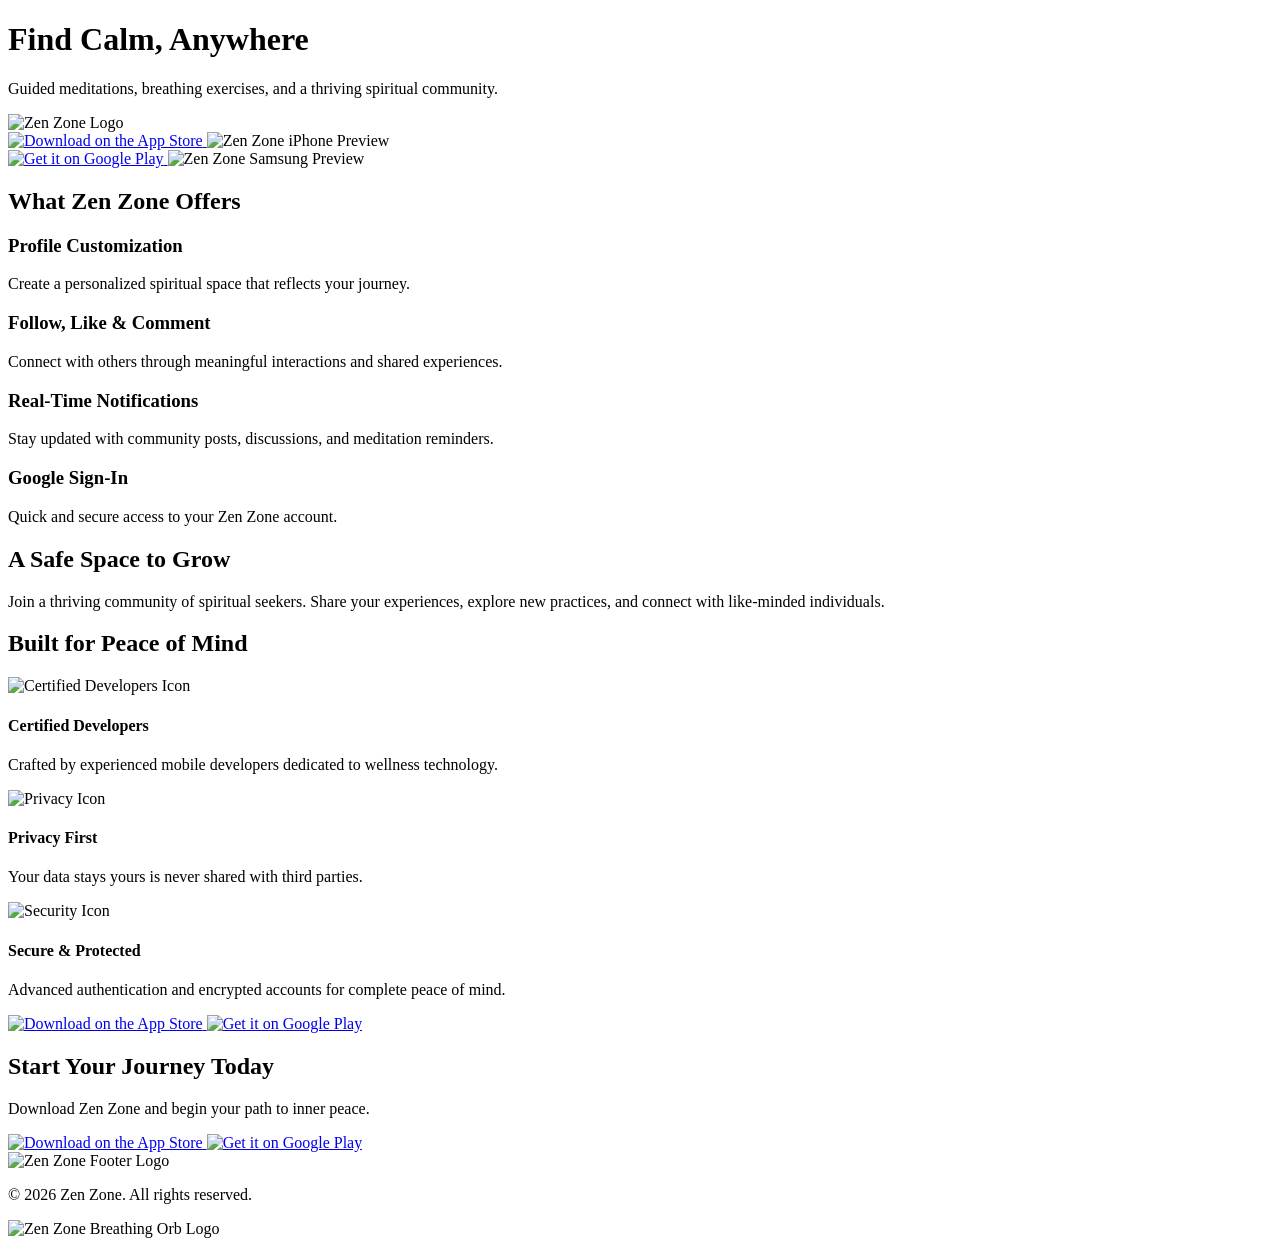
==== index.html @ e9e17275 "Add files via upload" ====
<!DOCTYPE html>
<html lang="en">
<head>
    <meta charset="UTF-8">
    <meta name="viewport" content="width=device-width, initial-scale=1.0">
    <title>Zen Zone – Find Calm, Anywhere</title>
    <link rel="stylesheet" href="css/style.css">
</head>

<body>

    <!-- LOADING ANIMATION -->
    <div id="loader">
        <img src="css/images/Zen Zone Logo (2).png" alt="Zen Zone Loading Logo">
    </div>

    <!-- NEBULA PARTICLES -->
    <div class="nebula-particles"></div>

    <!-- HERO SECTION -->
    <header class="hero">
        <div class="hero-content">
            <h1>Find Calm, Anywhere</h1>
            <p>Guided meditations, breathing exercises, and a thriving spiritual community.</p>

            <!-- Cosmic Gold Lotus Logo -->
            <div class="logo-container">
                <img src="css/images/Zen Zone Reimagined.png" alt="Zen Zone Logo" class="zenzone-logo">
            </div>

            <!-- App Store & Play Store Buttons with Previews -->
            <div class="store-buttons">
                <div class="store-item">
                    <a href="https://apps.apple.com/us/app/zen-zone-meditation-asmr/id1637634893" target="_blank" rel="noopener noreferrer">
                        <img src="css/images/download on app store 1.png" alt="Download on the App Store">
                    </a>
                    <img src="css/images/iphone.png" alt="Zen Zone iPhone Preview" class="device-preview">
                </div>

                <div class="store-item">
                    <a href="https://play.google.com/store/apps/details?id=com.atlas.meditation&hl=en-US" target="_blank" rel="noopener noreferrer">
                        <img src="css/images/get it on play store 1.png" alt="Get it on Google Play">
                    </a>
                    <img src="css/images/Samsung.png" alt="Zen Zone Samsung Preview" class="device-preview">
                </div>
            </div>
        </div>
    </header>

    <!-- FEATURES SECTION -->
    <section class="features">
        <h2>What Zen Zone Offers</h2>

        <div class="feature-list">
            <div class="feature">
                <h3>Profile Customization</h3>
                <p>Create a personalized spiritual space that reflects your journey.</p>
            </div>

            <div class="feature">
                <h3>Follow, Like & Comment</h3>
                <p>Connect with others through meaningful interactions and shared experiences.</p>
            </div>

            <div class="feature">
                <h3>Real-Time Notifications</h3>
                <p>Stay updated with community posts, discussions, and meditation reminders.</p>
            </div>

            <div class="feature">
                <h3>Google Sign-In</h3>
                <p>Quick and secure access to your Zen Zone account.</p>
            </div>
        </div>
    </section>

    <!-- COMMUNITY SECTION -->
    <section class="community">
        <h2>A Safe Space to Grow</h2>
        <p>Join a thriving community of spiritual seekers. Share your experiences, explore new practices, and connect with like‑minded individuals.</p>
    </section>

    <!-- TRUST SECTION -->
    <section class="trust">
        <h2>Built for Peace of Mind</h2>

        <div class="trust-cards">

            <div class="trust-card">
                <img src="css/images/security.png" alt="Certified Developers Icon">
                <h4>Certified Developers</h4>
                <p>Crafted by experienced mobile developers dedicated to wellness technology.</p>
            </div>

            <div class="trust-card">
                <img src="css/images/privacy.png" alt="Privacy Icon">
                <h4>Privacy First</h4>
                <p>Your data stays yours is never shared with third parties.</p>
            </div>

            <div class="trust-card">
                <img src="css/images/Secure.png" alt="Security Icon">
                <h4>Secure & Protected</h4>
                <p>Advanced authentication and encrypted accounts for complete peace of mind.</p>
            </div>

            <!-- Linked Store Buttons -->
            <div class="store-buttons">
                <a href="https://apps.apple.com/us/app/zen-zone-meditation-asmr/id1637634893" target="_blank" rel="noopener noreferrer">
                    <img src="css/images/download on app store 1.png" alt="Download on the App Store">
                </a>
                <a href="https://play.google.com/store/apps/details?id=com.atlas.meditation&hl=en-US" target="_blank" rel="noopener noreferrer">
                    <img src="css/images/get it on play store 1.png" alt="Get it on Google Play">
                </a>
            </div>

        </div>
    </section>

    <!-- CTA SECTION -->
    <section class="cta">
        <h2>Start Your Journey Today</h2>
        <p>Download Zen Zone and begin your path to inner peace.</p>

        <div class="store-buttons">
            <a href="https://apps.apple.com/us/app/zen-zone-meditation-asmr/id1637634893" target="_blank" rel="noopener noreferrer">
                <img src="css/images/download on app store 1.png" alt="Download on the App Store">
            </a>
            <a href="https://play.google.com/store/apps/details?id=com.atlas.meditation&hl=en-US" target="_blank" rel="noopener noreferrer">
                <img src="css/images/get it on play store 1.png" alt="Get it on Google Play">
            </a>
        </div>
    </section>

    <!-- FOOTER -->
   <footer>
    <img src="css/images/Zen Zone Reimagined.png" class="footer-logo" alt="Zen Zone Footer Logo">
    <p>© 2026 Zen Zone. All rights reserved.</p>
</footer>

<!-- Breathing orb container (JS will fill this) -->
<div id="breathing-orb-container"></div>


    <!-- LOADER FADE SCRIPT -->
    <script>
        window.addEventListener("load", () => {
            const loader = document.getElementById("loader");
            loader.style.opacity = "0";
            setTimeout(() => loader.style.display = "none", 600);
        });
    </script>
<script>
    window.addEventListener("load", () => {
        const loader = document.getElementById("loader");
        loader.style.opacity = "0";
        setTimeout(() => loader.style.display = "none", 600);

        // Breathing orb
        const orbContainer = document.getElementById("breathing-orb-container");
        const orb = document.createElement("div");
        orb.className = "breathing-orb";

        const logo = document.createElement("img");
        logo.src = "css/images/Zen Zone Reimagined.png";
        logo.alt = "Zen Zone Breathing Orb Logo";

        orb.appendChild(logo);
        orbContainer.appendChild(orb);
    });
</script>


</body>
</html>
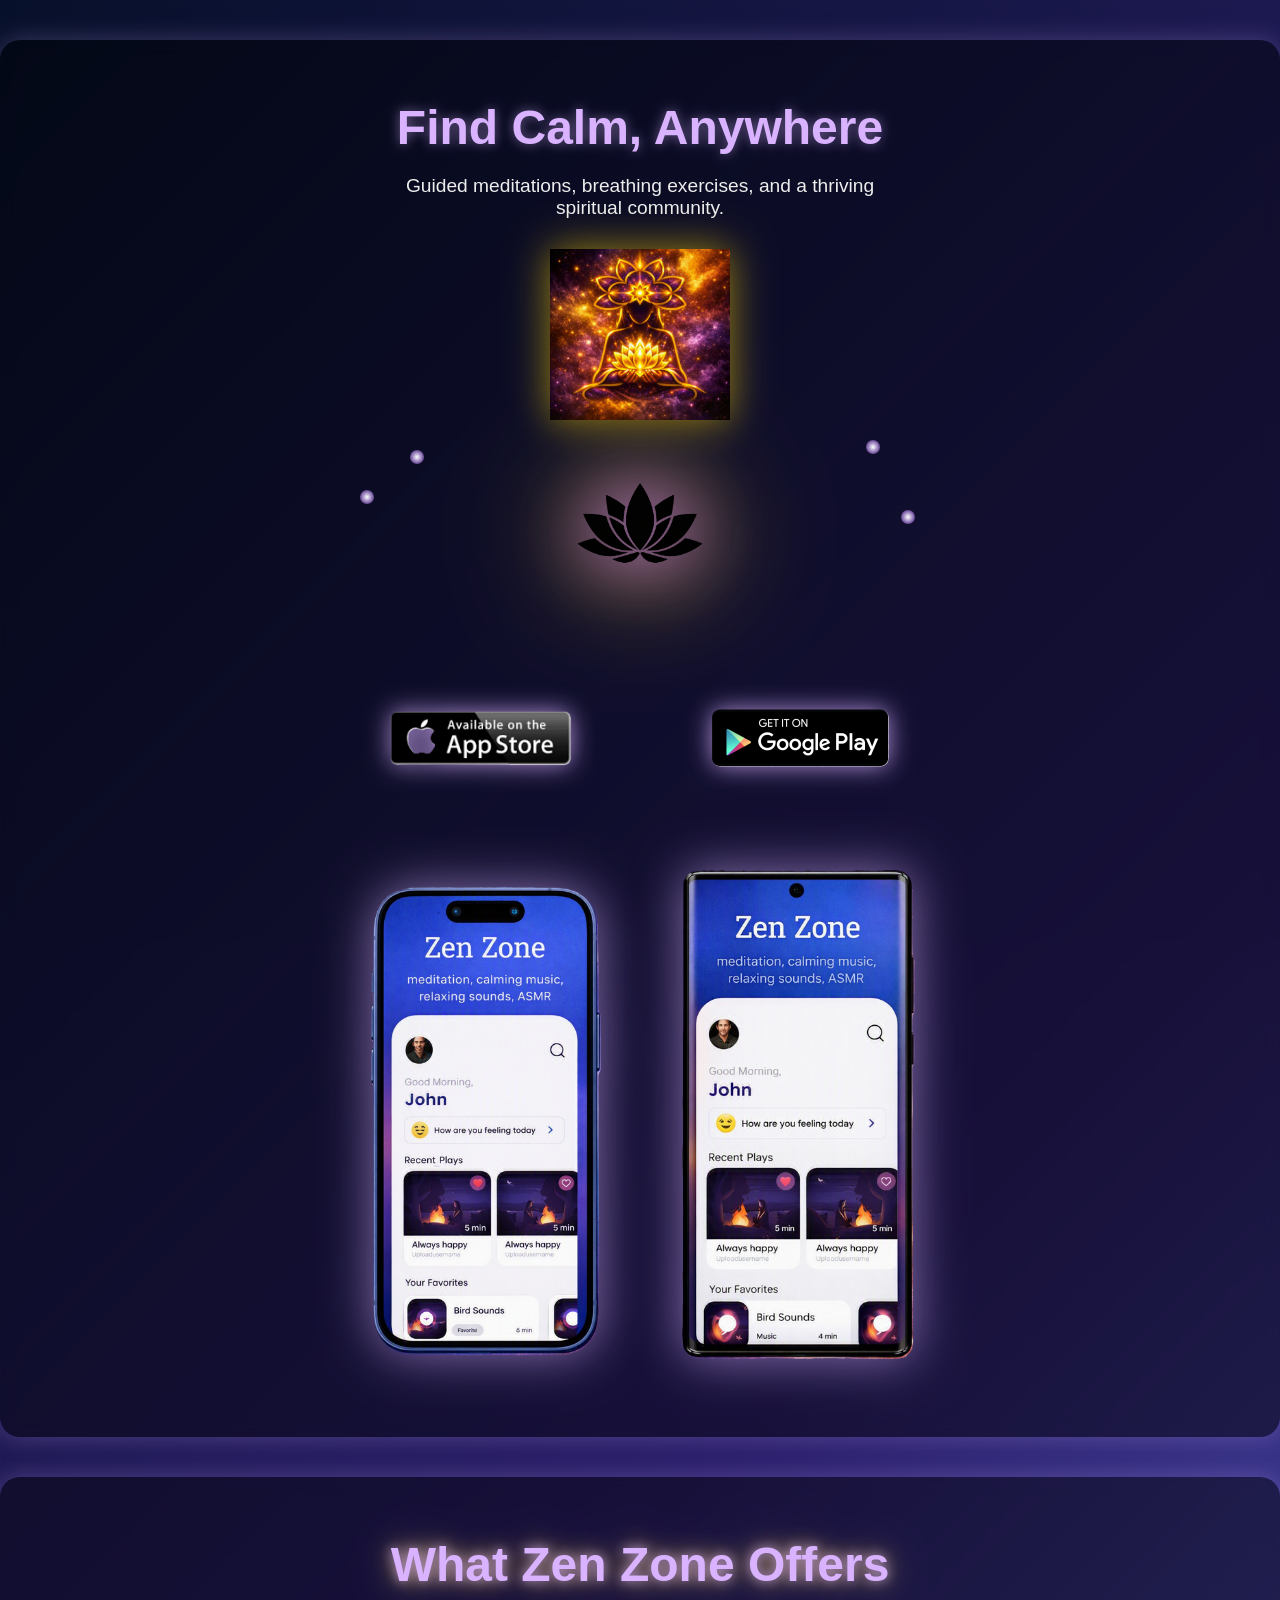
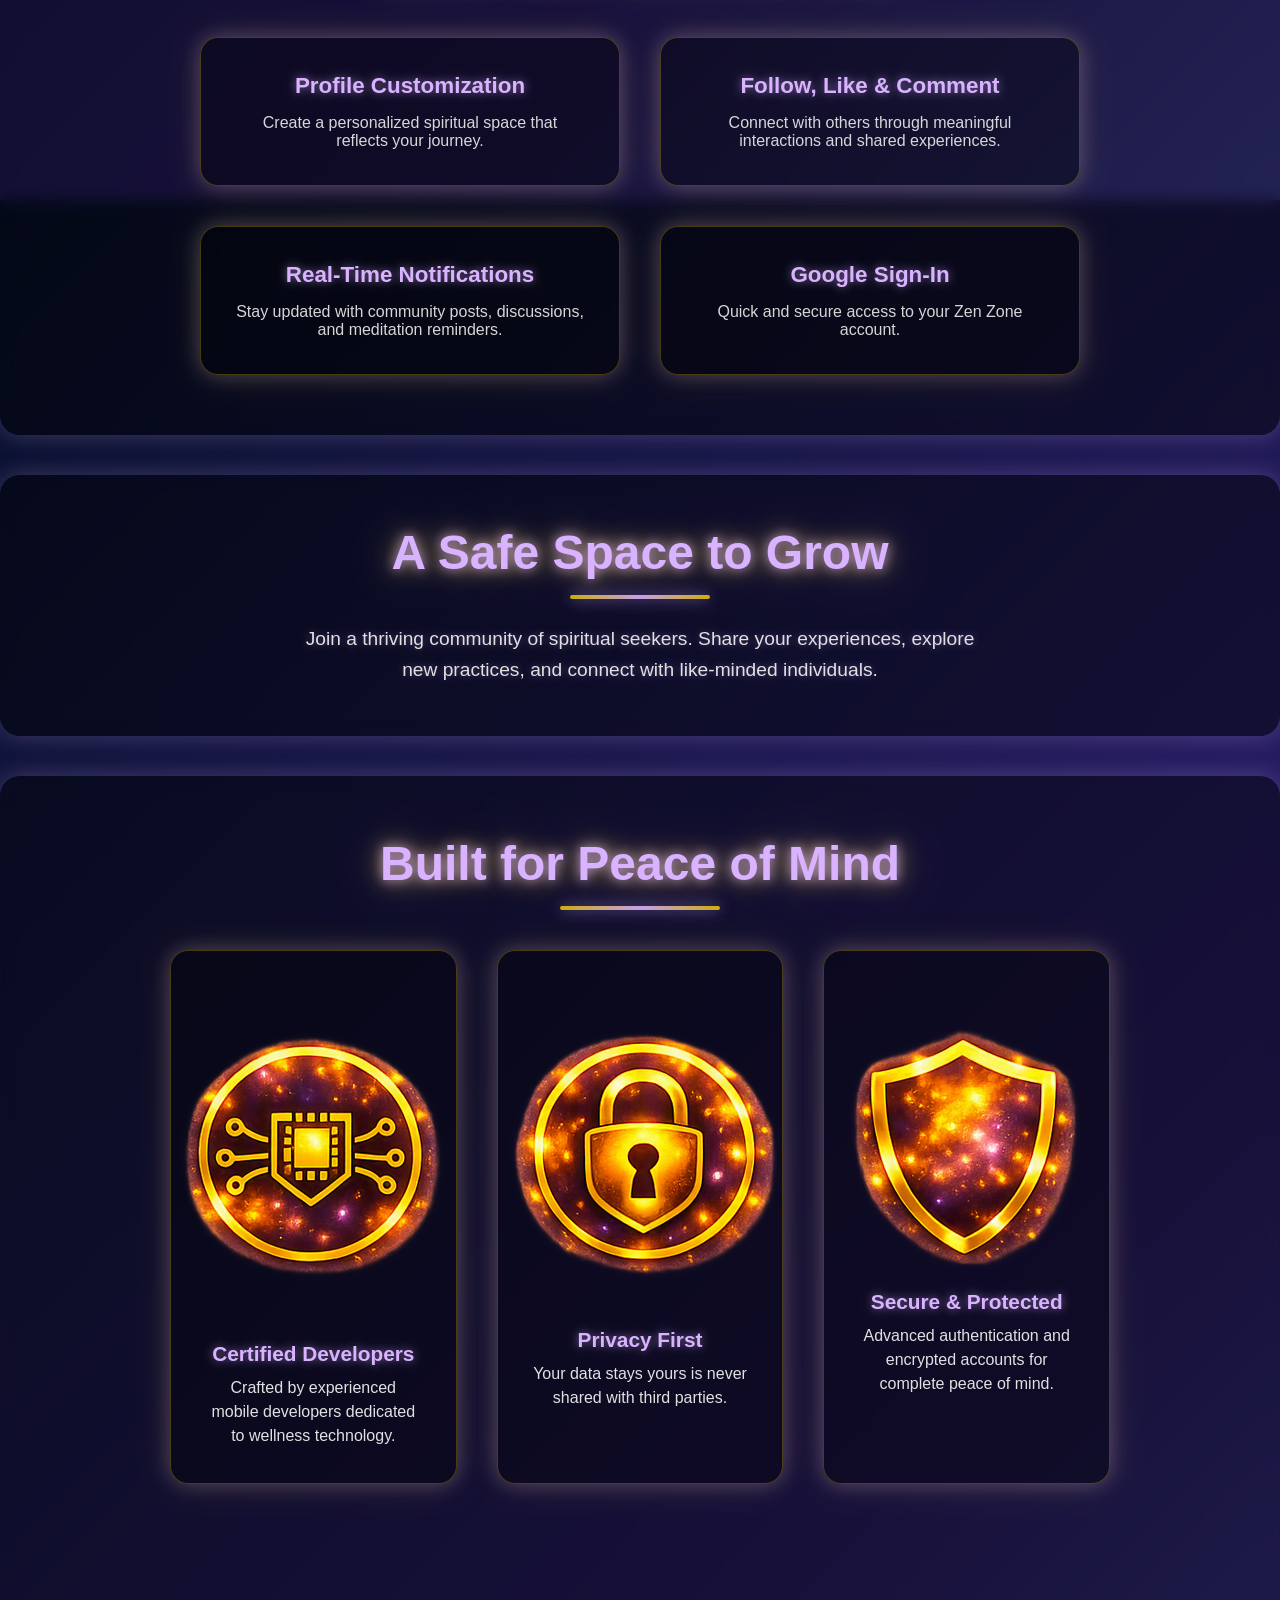
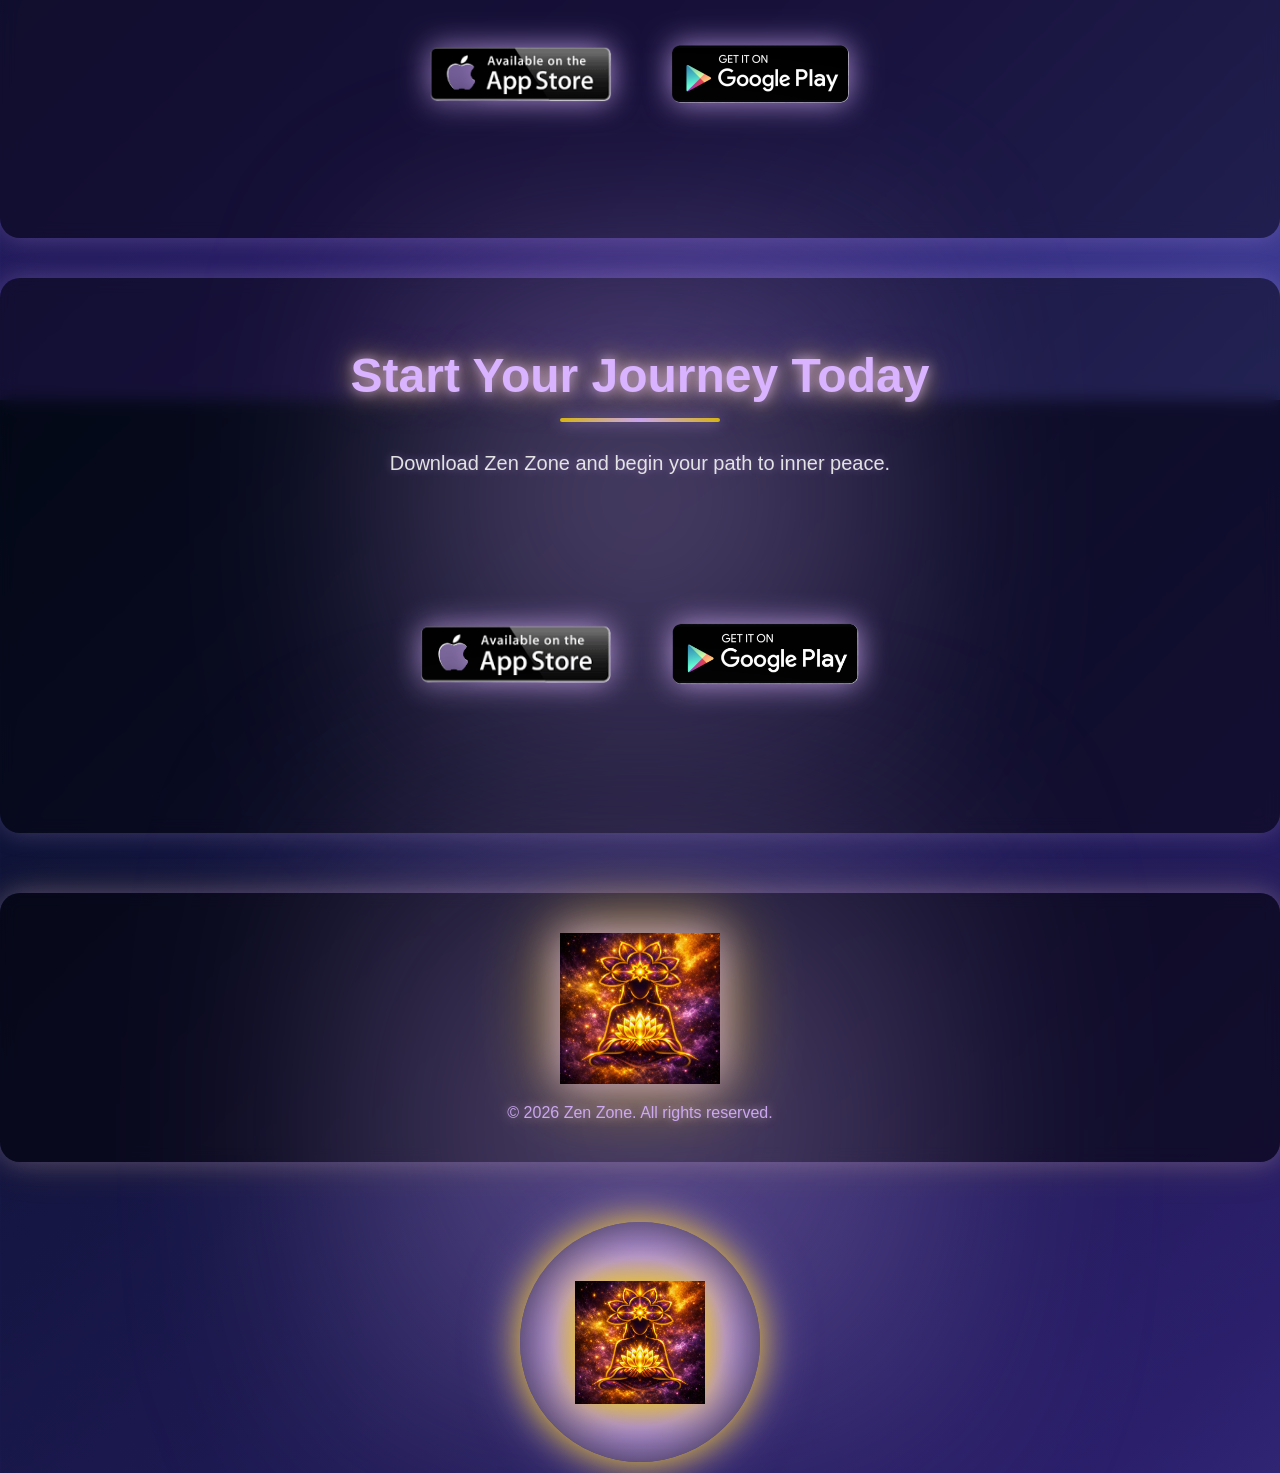
==== commit 978a32d6: "Add files via upload" ====
--- a/index.html
+++ b/index.html
@@ -4,6 +4,8 @@
     <meta charset="UTF-8">
     <meta name="viewport" content="width=device-width, initial-scale=1.0">
     <title>Zen Zone – Find Calm, Anywhere</title>
+
+    <!-- Your external CSS stays separate -->
     <link rel="stylesheet" href="css/style.css">
 </head>
 
@@ -14,8 +16,8 @@
         <img src="css/images/Zen Zone Logo (2).png" alt="Zen Zone Loading Logo">
     </div>
 
-    <!-- NEBULA PARTICLES -->
-    <div class="nebula-particles"></div>
+    <!-- Rising lotus background container (JS will populate) -->
+    <div class="zen-bg" aria-hidden="true"></div>
 
     <!-- HERO SECTION -->
     <header class="hero">
@@ -28,17 +30,27 @@
                 <img src="css/images/Zen Zone Reimagined.png" alt="Zen Zone Logo" class="zenzone-logo">
             </div>
 
-            <!-- App Store & Play Store Buttons with Previews -->
+            <!-- Floating lotus -->
+            <div class="floating-lotus visible" id="floatingLotus">
+                <img src="css/images/lotus.png" alt="Floating Lotus">
+
+                <div class="lotus-sparkle" style="top: -10px; left: 20px;"></div>
+                <div class="lotus-sparkle" style="top: 30px; left: -30px;"></div>
+                <div class="lotus-sparkle" style="top: 50px; right: -25px;"></div>
+                <div class="lotus-sparkle" style="top: -20px; right: 10px;"></div>
+            </div>
+
+            <!-- Store Buttons -->
             <div class="store-buttons">
                 <div class="store-item">
-                    <a href="https://apps.apple.com/us/app/zen-zone-meditation-asmr/id1637634893" target="_blank" rel="noopener noreferrer">
+                    <a href="https://apps.apple.com/us/app/zen-zone-meditation-asmr/id1637634893" target="_blank">
                         <img src="css/images/download on app store 1.png" alt="Download on the App Store">
                     </a>
                     <img src="css/images/iphone.png" alt="Zen Zone iPhone Preview" class="device-preview">
                 </div>
 
                 <div class="store-item">
-                    <a href="https://play.google.com/store/apps/details?id=com.atlas.meditation&hl=en-US" target="_blank" rel="noopener noreferrer">
+                    <a href="https://play.google.com/store/apps/details?id=com.atlas.meditation&hl=en-US" target="_blank">
                         <img src="css/images/get it on play store 1.png" alt="Get it on Google Play">
                     </a>
                     <img src="css/images/Samsung.png" alt="Zen Zone Samsung Preview" class="device-preview">
@@ -104,12 +116,11 @@
                 <p>Advanced authentication and encrypted accounts for complete peace of mind.</p>
             </div>
 
-            <!-- Linked Store Buttons -->
             <div class="store-buttons">
-                <a href="https://apps.apple.com/us/app/zen-zone-meditation-asmr/id1637634893" target="_blank" rel="noopener noreferrer">
+                <a href="https://apps.apple.com/us/app/zen-zone-meditation-asmr/id1637634893" target="_blank">
                     <img src="css/images/download on app store 1.png" alt="Download on the App Store">
                 </a>
-                <a href="https://play.google.com/store/apps/details?id=com.atlas.meditation&hl=en-US" target="_blank" rel="noopener noreferrer">
+                <a href="https://play.google.com/store/apps/details?id=com.atlas.meditation&hl=en-US" target="_blank">
                     <img src="css/images/get it on play store 1.png" alt="Get it on Google Play">
                 </a>
             </div>
@@ -123,40 +134,35 @@
         <p>Download Zen Zone and begin your path to inner peace.</p>
 
         <div class="store-buttons">
-            <a href="https://apps.apple.com/us/app/zen-zone-meditation-asmr/id1637634893" target="_blank" rel="noopener noreferrer">
+            <a href="https://apps.apple.com/us/app/zen-zone-meditation-asmr/id1637634893" target="_blank">
                 <img src="css/images/download on app store 1.png" alt="Download on the App Store">
             </a>
-            <a href="https://play.google.com/store/apps/details?id=com.atlas.meditation&hl=en-US" target="_blank" rel="noopener noreferrer">
+            <a href="https://play.google.com/store/apps/details?id=com.atlas.meditation&hl=en-US" target="_blank">
                 <img src="css/images/get it on play store 1.png" alt="Get it on Google Play">
             </a>
         </div>
     </section>
 
     <!-- FOOTER -->
-   <footer>
-    <img src="css/images/Zen Zone Reimagined.png" class="footer-logo" alt="Zen Zone Footer Logo">
-    <p>© 2026 Zen Zone. All rights reserved.</p>
-</footer>
-
-<!-- Breathing orb container (JS will fill this) -->
-<div id="breathing-orb-container"></div>
-
-
-    <!-- LOADER FADE SCRIPT -->
+    <footer>
+        <img src="css/images/Zen Zone Reimagined.png" class="footer-logo" alt="Zen Zone Footer Logo">
+        <p>© 2026 Zen Zone. All rights reserved.</p>
+    </footer>
+
+    <!-- Breathing orb container -->
+    <div id="breathing-orb-container"></div>
+
+    <!-- FULL JAVASCRIPT BELOW -->
     <script>
-        window.addEventListener("load", () => {
-            const loader = document.getElementById("loader");
-            loader.style.opacity = "0";
-            setTimeout(() => loader.style.display = "none", 600);
-        });
-    </script>
-<script>
+    /* ---------------- LOADER ---------------- */
     window.addEventListener("load", () => {
         const loader = document.getElementById("loader");
         loader.style.opacity = "0";
         setTimeout(() => loader.style.display = "none", 600);
-
-        // Breathing orb
+    });
+
+    /* ---------------- BREATHING ORB ---------------- */
+    window.addEventListener("load", () => {
         const orbContainer = document.getElementById("breathing-orb-container");
         const orb = document.createElement("div");
         orb.className = "breathing-orb";
@@ -168,8 +174,44 @@
         orb.appendChild(logo);
         orbContainer.appendChild(orb);
     });
-</script>
-
+
+    /* ---------------- HERO FLOATING LOTUS ---------------- */
+    window.addEventListener("load", () => {
+        document.getElementById("floatingLotus").classList.add("visible");
+    });
+
+    /* ---------------- RISING LOTUS BACKGROUND ---------------- */
+    function generateRisingLotus() {
+        const container = document.querySelector(".zen-bg");
+        container.innerHTML = "";
+
+        const COUNT = 24;
+
+        for (let i = 0; i < COUNT; i++) {
+            const lotus = document.createElement("div");
+            lotus.className = "lotus";
+
+            lotus.style.left = Math.random() * 90 + "%";
+            lotus.style.width = (Math.random() * 80 + 60) + "px";
+            lotus.style.opacity = (Math.random() * 0.3 + 0.7).toFixed(2);
+
+            const rise = (Math.random() * 18 + 14).toFixed(2) + "s";
+            const sway = (Math.random() * 4 + 5).toFixed(2) + "s";
+            const shimmer = (Math.random() * 4 + 4).toFixed(2) + "s";
+
+            const riseDelay = "-" + (Math.random() * parseFloat(rise)).toFixed(2) + "s";
+            const swayDelay = "-" + (Math.random() * 2).toFixed(2) + "s";
+            const shimmerDelay = "-" + (Math.random() * 3).toFixed(2) + "s";
+
+            lotus.style.animationDuration = `${rise}, ${sway}, ${shimmer}`;
+            lotus.style.animationDelay = `${riseDelay}, ${swayDelay}, ${shimmerDelay}`;
+
+            container.appendChild(lotus);
+        }
+    }
+
+    window.addEventListener("load", generateRisingLotus);
+    </script>
 
 </body>
 </html>
--- a/css/style.css
+++ b/css/style.css
@@ -0,0 +1,1114 @@
+/* GLOBAL RESET */
+* { margin: 0; padding: 0; box-sizing: border-box; font-family: 'Inter', sans-serif; }
+
+/* Palette and lotus image */
+:root{
+  --zen-dark:  #07102a;
+  --zen-mid:   #2b1f6b;
+  --zen-light: #5b6bd6;
+  --accent:    #8bd3ff;
+  --lotus-url: url("css/images/lotus.png"); /* update to your lotus PNG or SVG */
+}
+
+/* Page gradient (full viewport) */
+html, body {
+  height: 100%;
+  margin: 0;
+  background: linear-gradient(135deg, var(--zen-dark) 0%, var(--zen-mid) 50%, var(--zen-light) 100%);
+  background-size: 200% 200%;
+  animation: zenGradient 18s ease-in-out infinite;
+  color: #EDEDED;
+  -webkit-font-smoothing: antialiased;
+  -moz-osx-font-smoothing: grayscale;
+}
+
+/* Gradient animation */
+@keyframes zenGradient {
+  0%   { background-position: 0% 50%; }
+  50%  { background-position: 100% 50%; }
+  100% { background-position: 0% 50%; }
+}
+
+/* Background container that holds lotus elements (behind content) */
+.zen-bg{
+  position: fixed;
+  inset: 0;
+  z-index: -1;
+  pointer-events: none; /* allow clicks through */
+  overflow: hidden;
+}
+
+/* Base lotus style: each .lotus is an absolutely positioned rising image */
+.zen-bg .lotus{
+  position: absolute;
+  bottom: -28vh; /* start well below viewport */
+  width: 120px;
+  height: 120px;
+  background-image: var(--lotus-url);
+  background-repeat: no-repeat;
+  background-position: center;
+  background-size: contain;
+  opacity: 0.95;
+  transform-origin: center;
+  filter: drop-shadow(0 8px 20px rgba(0,0,0,0.35));
+  will-change: transform, opacity, left, bottom;
+  /* Three independent animations: rise (vertical), sway (translate/rotate), shimmer (filter/opacity) */
+  animation:
+    rise linear infinite,
+    sway ease-in-out infinite,
+    shimmer ease-in-out infinite;
+}
+
+/* Staggered positions, sizes, durations and delays for natural flow */
+.zen-bg .lotus:nth-child(1) { left: 6%;  width: 100px; animation-duration: 18s, 6s, 5s; animation-delay: 0s, 0s, 0s;  opacity:0.98; }
+.zen-bg .lotus:nth-child(2) { left: 18%; width: 140px; animation-duration: 22s, 7s, 6s; animation-delay: 2s, 0.5s, 0.2s; opacity:0.92; }
+.zen-bg .lotus:nth-child(3) { left: 30%; width: 90px;  animation-duration: 16s, 5.5s, 4.5s; animation-delay: 4s, 1s, 0.4s; opacity:0.9;  }
+.zen-bg .lotus:nth-child(4) { left: 42%; width: 130px; animation-duration: 20s, 6.5s, 5.2s; animation-delay: 1s, 0.8s, 0.6s; opacity:0.9;  }
+.zen-bg .lotus:nth-child(5) { left: 54%; width: 110px; animation-duration: 24s, 7.5s, 6.5s; animation-delay: 3s, 1.2s, 0.8s; opacity:0.86; }
+.zen-bg .lotus:nth-child(6) { left: 66%; width: 150px; animation-duration: 19s, 6s, 5s; animation-delay: 5s, 1.6s, 1s; opacity:0.84; }
+.zen-bg .lotus:nth-child(7) { left: 78%; width: 95px;  animation-duration: 21s, 6.8s, 5.6s; animation-delay: 2.5s, 0.9s, 0.5s; opacity:0.88; }
+.zen-bg .lotus:nth-child(8) { left: 86%; width: 120px; animation-duration: 23s, 7.2s, 6.1s; animation-delay: 6s, 1.9s, 1.1s; opacity:0.8;  }
+.zen-bg .lotus:nth-child(9) { left: 12%; width: 80px;  animation-duration: 17s, 5.2s, 4.2s; animation-delay: 7s, 2.2s, 1.4s; opacity:0.9;  }
+.zen-bg .lotus:nth-child(10){ left: 36%; width:160px; animation-duration: 26s, 8s, 6.8s; animation-delay: 8s, 2.6s, 1.6s; opacity:0.78; }
+.zen-bg .lotus:nth-child(11){ left: 60%; width:100px; animation-duration: 18s, 6s, 5s; animation-delay: 9s, 2.9s, 1.8s; opacity:0.85; }
+.zen-bg .lotus:nth-child(12){ left: 92%; width:140px; animation-duration: 28s, 8.5s, 7s; animation-delay: 10s, 3.2s, 2s; opacity:0.8; }
+
+/* Rise animation: start below viewport, move up past top, fade slightly, then reset */
+@keyframes rise {
+  0%   { bottom: -28vh; transform: translateX(0) scale(0.92); opacity: 0.0; }
+  6%   { opacity: 0.85; }
+  50%  { bottom: 60vh; transform: translateX(0) scale(1.02); opacity: 0.98; }
+  90%  { bottom: 110vh; opacity: 0.6; }
+  100% { bottom: 130vh; opacity: 0.0; }
+}
+
+/* Sway animation: small horizontal drift and rotation looped */
+@keyframes sway {
+  0%   { transform: translateX(0) rotate(-2deg); }
+  25%  { transform: translateX(8px) rotate(1.2deg); }
+  50%  { transform: translateX(0) rotate(-1deg); }
+  75%  { transform: translateX(-6px) rotate(1deg); }
+  100% { transform: translateX(0) rotate(-2deg); }
+}
+
+/* Shimmer: subtle brightness/pulse via filter and opacity */
+@keyframes shimmer {
+  0%   { filter: drop-shadow(0 8px 20px rgba(0,0,0,0.35)) brightness(0.95) saturate(1); opacity: 0.92; }
+  50%  { filter: drop-shadow(0 12px 28px rgba(0,0,0,0.28)) brightness(1.08) saturate(1.06); opacity: 1; }
+  100% { filter: drop-shadow(0 8px 20px rgba(0,0,0,0.35)) brightness(0.95) saturate(1); opacity: 0.92; }
+}
+
+/* Make sure transforms compose smoothly (modern browsers) */
+.zen-bg .lotus {
+  /* rise uses bottom; sway uses transform; shimmer uses filter/opacity */
+}
+
+/* Content area sits above background */
+.main-content, main, .content {
+  position: relative;
+  z-index: 1;
+  background: transparent;
+}
+
+/* Optional floating-lotus container (if you use inline <img> lotus elsewhere) */
+.floating-lotus { display:flex; justify-content:center; margin-top:40px; position:relative; opacity:1; transform:translateY(0); z-index:5; pointer-events:none; }
+
+/* Responsive: scale down lotus on small screens */
+@media (max-width: 900px) {
+  .zen-bg .lotus { width: 72px; height: 72px; }
+  .zen-bg .lotus:nth-child(10){ width: 100px; }
+}
+
+/* Performance tip: reduce number of lotus or simplify animations on very small screens */
+@media (max-width: 480px) {
+  .zen-bg .lotus { width: 56px; height: 56px; animation-duration: calc(18s * 1.2); }
+}
+
+/* Optional sparkle elements (if you add .lotus-sparkle nodes) */
+.lotus-sparkle {
+  position: absolute;
+  width: 12px;
+  height: 12px;
+  background: radial-gradient(circle, rgba(255,255,255,1) 0%, rgba(200,150,255,0.6) 60%, transparent 100%);
+  border-radius: 50%;
+  animation: sparkleFloat 5s ease-in-out infinite;
+  pointer-events: none;
+}
+@keyframes sparkleFloat {
+  0% { transform: translateY(0px) scale(1); opacity: 1; }
+  50% { transform: translateY(-40px) scale(1.4); opacity: 0.8; }
+  100% { transform: translateY(0px) scale(1); opacity: 1; }
+}
+
+/* Legacy/unused keyframes removed to avoid duplication */
+
+/* Rise animation: start below viewport, move up past top, fade slightly, then reset */
+@keyframes rise {
+  0%   { bottom: -20vh; transform: translateX(0) scale(0.95); opacity: 0.0; }
+  6%   { opacity: 0.9; }
+  50%  { bottom: 60vh; transform: translateX(0) scale(1.02); opacity: 0.98; }
+  90%  { bottom: 110vh; opacity: 0.6; }
+  100% { bottom: 130vh; opacity: 0.0; }
+}
+
+/* Sway animation: small horizontal drift and rotation looped */
+@keyframes sway {
+  0%   { transform: translateX(0) rotate(-2deg); }
+  25%  { transform: translateX(8px) rotate(1.2deg); }
+  50%  { transform: translateX(0) rotate(-1deg); }
+  75%  { transform: translateX(-6px) rotate(1deg); }
+  100% { transform: translateX(0) rotate(-2deg); }
+}
+
+/* Shimmer: subtle brightness/pulse */
+@keyframes shimmer {
+  0%   { filter: drop-shadow(0 8px 20px rgba(0,0,0,0.35)) brightness(0.95) saturate(1); }
+  50%  { filter: drop-shadow(0 12px 28px rgba(0,0,0,0.28)) brightness(1.08) saturate(1.06); }
+  100% { filter: drop-shadow(0 8px 20px rgba(0,0,0,0.35)) brightness(0.95) saturate(1); }
+}
+
+/* Make animations independent by using separate transform layers in modern browsers */
+.zen-bg .lotus {
+  /* rise uses bottom; sway uses translateX/rotate in transform; shimmer uses filter */
+}
+
+/* Responsive: scale down lotus on small screens */
+@media (max-width: 900px) {
+  .zen-bg .lotus { width: 72px; height: 72px; }
+  .zen-bg .lotus:nth-child(10){ width: 100px; }
+}
+
+
+/* Content area should sit above the background */
+.main-content, main, .content {
+  position: relative;
+  z-index: 1;
+  background: transparent;
+}
+
+/* Responsive tweaks */
+@media (max-width: 900px) {
+  .zen-bg .lotus { width: 90px; height: 90px; }
+  .zen-bg .lotus:nth-child(6){ width: 120px; }
+}
+
+/* Vertical float (slow up/down) */
+@keyframes floatY {
+  0%   { transform: translateY(0) scale(1); }
+  50%  { transform: translateY(-18px) scale(1.02); }
+  100% { transform: translateY(0) scale(1); }
+}
+
+/* Gentle horizontal sway and slight rotation */
+@keyframes sway {
+  0%   { transform: translateX(0) rotate(-1deg); }
+  50%  { transform: translateX(8px) rotate(1.2deg); }
+  100% { transform: translateX(0) rotate(-1deg); }
+}
+
+/* Subtle shimmer (brightness pulse) */
+@keyframes shimmer {
+  0%   { filter: drop-shadow(0 6px 18px rgba(0,0,0,0.35)) saturate(1) brightness(0.95); }
+  50%  { filter: drop-shadow(0 10px 26px rgba(0,0,0,0.28)) saturate(1.08) brightness(1.08); }
+  100% { filter: drop-shadow(0 6px 18px rgba(0,0,0,0.35)) saturate(1) brightness(0.95); }
+}
+
+/* Combine float and sway more naturally by layering transforms with CSS variables */
+.zen-bg .lotus{
+  animation-name: floatY, sway, shimmer;
+  animation-timing-function: ease-in-out, ease-in-out, ease-in-out;
+  animation-iteration-count: infinite, infinite, infinite;
+}
+
+/* Make sure content sits above the background */
+.zen-bg .content{
+  position: relative;
+  z-index: 1;
+  min-height: 100vh;
+  padding: 40px;
+  box-sizing: border-box;
+  background: transparent;
+}
+
+/* Responsive tweaks */
+@media (max-width: 800px){
+  .zen-bg .lotus{ width: 90px; height: 90px; }
+  .zen-bg .lotus:nth-child(6){ width: 120px; }
+}
+
+
+/* LOADING SCREEN */
+#loader {
+    position: fixed;
+    top: 0;
+    left: 0;
+    width: 100%;
+    height: 100%;
+    background: black;
+    display: flex;
+    justify-content: center;
+    align-items: center;
+    z-index: 9999;
+    transition: opacity 0.6s ease;
+}
+
+#loader img {
+    width: 260px;        /* bigger */
+    animation: loaderPulse 2.5s ease-in-out infinite;
+}
+
+@keyframes loaderPulse {
+    0% { transform: scale(1); filter: drop-shadow(0 0 10px rgba(217,179,255,0.5)); }
+    50% { transform: scale(1.15); filter: drop-shadow(0 0 35px rgba(255,215,0,1)); }
+    100% { transform: scale(1); filter: drop-shadow(0 0 10px rgba(217,179,255,0.5)); }
+}
+
+/* HERO SECTION */
+.hero {
+    display: flex;
+    flex-direction: column;
+    align-items: center;
+    text-align: center;
+    padding: 60px 10%;
+    position: relative;
+    overflow: hidden;
+    z-index: 2;
+}
+
+/* FLOATING COSMIC AURA */
+.hero-aura {
+    position: absolute;
+    top: -150px;
+    left: 50%;
+    transform: translateX(-50%);
+    width: 600px;
+    height: 600px;
+    background: radial-gradient(circle, rgba(217,179,255,0.6), rgba(0,0,0,0));
+    filter: blur(80px);
+    animation: auraFloat 10s ease-in-out infinite;
+    z-index: 0;
+}
+
+@keyframes auraFloat {
+    0% { transform: translateX(-50%) translateY(0); }
+    50% { transform: translateX(-50%) translateY(40px); }
+    100% { transform: translateX(-50%) translateY(0); }
+}
+
+/* HERO CONTENT */
+.hero-content {
+    max-width: 500px;
+    position: relative;
+    z-index: 2;
+    text-align: center;
+}
+
+.hero h1 {
+    font-size: 3rem;
+    margin-bottom: 20px;
+    color: #D9B3FF;
+    text-shadow: 0 0 12px rgba(217,179,255,0.5);
+}
+
+.hero p {
+    font-size: 1.2rem;
+    margin-bottom: 30px;
+}
+
+/* COSMIC LOTUS LOGO */
+.logo-container {
+    display: flex;
+    justify-content: center;
+    margin: 25px 0;
+}
+
+.zenzone-logo {
+    width: 180px;
+    height: auto;
+    filter: drop-shadow(0 0 20px rgba(255, 215, 0, 0.6));
+    animation: glowPulse 3s infinite ease-in-out;
+}
+
+@keyframes glowPulse {
+    0% { filter: drop-shadow(0 0 10px rgba(255, 215, 0, 0.4)); }
+    50% { filter: drop-shadow(0 0 25px rgba(255, 215, 0, 0.8)); }
+    100% { filter: drop-shadow(0 0 10px rgba(255, 215, 0, 0.4)); }
+}
+
+/* STORE BUTTONS — CLEAN + CENTERED */
+.store-buttons {
+    display: flex;
+    justify-content: center;
+    gap: 40px;
+    margin-top: 25px;
+    flex-wrap: wrap;
+}
+
+.store-item {
+    display: flex;
+    flex-direction: column;
+    align-items: center;
+}
+
+.store-item a img {
+    width: 200px;        /* bigger button */
+    margin-bottom: 15px;
+    filter: drop-shadow(0 0 12px rgba(217,179,255,0.8));
+    transition: transform 0.25s ease, filter 0.25s ease;
+}
+
+
+.store-item a img:hover {
+    transform: scale(1.08);
+    filter: drop-shadow(0 0 20px rgba(255,215,0,1));
+}
+
+/* DEVICE PREVIEWS — iPhone + Samsung */
+.device-preview {
+    width: 260px;
+    height: 520px;
+    object-fit: contain;
+    border-radius: 20px;
+    filter: drop-shadow(0 0 25px rgba(217,179,255,0.6));
+    transition: transform 0.25s ease;
+}
+
+.device-preview:hover {
+    transform: scale(1.05);
+}
+
+/* HERO IMAGE (OLD MOCKUP) */
+.hero-image img {
+    width: 350px;
+    border-radius: 20px;
+    box-shadow: 0 0 25px rgba(217,179,255,0.3);
+    position: relative;
+    z-index: 2;
+}
+
+/* GLASS PANELS */
+header, section, footer {
+    background: rgba(0, 0, 0, 0.45);
+    padding: 60px 10%;
+    margin: 40px auto;
+    border-radius: 20px;
+    backdrop-filter: blur(8px);
+    box-shadow: 0 0 25px rgba(217, 179, 255, 0.25);
+}
+
+header, section, footer {
+    background: rgba(0, 0, 0, 0.45);
+    padding: 60px 10%;
+    margin: 40px auto;
+    border-radius: 20px;
+    backdrop-filter: blur(8px);
+    box-shadow: 0 0 25px rgba(217, 179, 255, 0.25);
+
+    /* ⭐ NEW — centers all content inside */
+    text-align: center;
+    display: flex;
+    flex-direction: column;
+    align-items: center;
+}
+.store-buttons {
+    display: flex;
+    justify-content: center;   /* centers the row */
+    align-items: center;        /* centers vertically */
+    gap: 60px;                  /* spacing between iPhone + Samsung */
+    margin-top: 30px;
+    flex-wrap: nowrap;          /* keeps them side-by-side */
+}
+.store-item {
+    display: flex;
+    flex-direction: column;
+    align-items: center;   /* centers each phone + button */
+    text-align: center;
+}
+/* FEATURES SECTION — COSMIC UPGRADE */
+.features {
+    text-align: center;
+    display: flex;
+    flex-direction: column;
+    align-items: center;
+}
+
+.feature-list {
+    display: flex;
+    justify-content: center;
+    flex-wrap: wrap;
+    gap: 40px;
+    max-width: 1000px;
+}
+
+.feature {
+    background: rgba(0, 0, 0, 0.35);
+    padding: 35px;
+    border-radius: 18px;
+    width: 42%;
+    min-width: 280px;
+
+    /* Cosmic glow */
+    box-shadow:
+        0 0 20px rgba(217, 179, 255, 0.25),
+        0 0 35px rgba(255, 215, 0, 0.15);
+
+    border: 1px solid rgba(255, 215, 0, 0.25);
+    transition: transform 0.3s ease, box-shadow 0.3s ease;
+}
+
+.feature:hover {
+    transform: translateY(-6px);
+    box-shadow:
+        0 0 25px rgba(217, 179, 255, 0.45),
+        0 0 45px rgba(255, 215, 0, 0.35);
+}
+
+.feature h3 {
+    margin-bottom: 15px;
+    color: #D9B3FF;
+    font-size: 1.4rem;
+    text-shadow: 0 0 10px rgba(217,179,255,0.6);
+}
+
+.feature p {
+    color: #EDEDED;
+    font-size: 1rem;
+    opacity: 0.9;
+}
+.features h2 {
+    font-size: 3rem;
+    margin-bottom: 45px;
+
+    /* Cosmic colors */
+    color: #D9B3FF;
+
+    /* Glow */
+    text-shadow:
+        0 0 12px rgba(217,179,255,0.8),
+        0 0 25px rgba(255,215,0,0.6),
+        0 0 45px rgba(217,179,255,0.4);
+
+    /* Subtle float animation */
+    animation: titleFloat 6s ease-in-out infinite;
+}
+
+@keyframes titleFloat {
+    0% { transform: translateY(0); }
+    50% { transform: translateY(-6px); }
+    100% { transform: translateY(0); }
+}
+/* COMMUNITY SECTION — COSMIC GLOW */
+.community {
+    text-align: center;
+    display: flex;
+    flex-direction: column;
+    align-items: center;
+
+    /* spacing */
+    padding: 50px 10%;
+}
+
+/* Title Glow */
+.community h2 {
+    font-size: 3rem;
+    margin-bottom: 25px;
+    color: #D9B3FF;
+
+    text-shadow:
+        0 0 12px rgba(217,179,255,0.8),
+        0 0 25px rgba(255,215,0,0.6),
+        0 0 45px rgba(217,179,255,0.4);
+
+    animation: titleFloat 6s ease-in-out infinite;
+}
+
+/* Underline cosmic bar */
+.community h2::after {
+    content: "";
+    display: block;
+    width: 140px;
+    height: 4px;
+    margin: 15px auto 0;
+
+    background: linear-gradient(90deg,
+        rgba(255,215,0,0.8),
+        rgba(217,179,255,0.9),
+        rgba(255,215,0,0.8)
+    );
+
+    border-radius: 10px;
+    box-shadow: 0 0 15px rgba(217,179,255,0.7);
+}
+
+/* Paragraph styling */
+.community p {
+    max-width: 700px;
+    font-size: 1.2rem;
+    color: #EDEDED;
+    opacity: 0.95;
+    line-height: 1.6;
+
+    /* soft glow */
+    text-shadow: 0 0 8px rgba(217,179,255,0.4);
+}
+
+/* Float animation reused */
+@keyframes titleFloat {
+    0% { transform: translateY(0); }
+    50% { transform: translateY(-6px); }
+    100% { transform: translateY(0); }
+}
+/* TRUST SECTION — COSMIC UPGRADE */
+.trust {
+    text-align: center;
+    display: flex;
+    flex-direction: column;
+    align-items: center;
+    padding: 60px 10%;
+}
+
+/* Title Glow */
+.trust h2 {
+    font-size: 3rem;
+    margin-bottom: 40px;
+    color: #D9B3FF;
+
+    text-shadow:
+        0 0 12px rgba(217,179,255,0.8),
+        0 0 25px rgba(255,215,0,0.6),
+        0 0 45px rgba(217,179,255,0.4);
+
+    animation: titleFloat 6s ease-in-out infinite;
+}
+
+/* Cosmic underline */
+.trust h2::after {
+    content: "";
+    display: block;
+    width: 160px;
+    height: 4px;
+    margin: 15px auto 0;
+
+    background: linear-gradient(90deg,
+        rgba(255,215,0,0.8),
+        rgba(217,179,255,0.9),
+        rgba(255,215,0,0.8)
+    );
+
+    border-radius: 10px;
+    box-shadow: 0 0 15px rgba(217,179,255,0.7);
+}
+
+/* Trust cards layout */
+.trust-cards {
+    display: flex;
+    justify-content: center;
+    flex-wrap: wrap;
+    gap: 40px;
+    max-width: 1100px;
+}
+
+/* Individual trust card */
+.trust-card {
+    background: rgba(0, 0, 0, 0.35);
+    padding: 35px;
+    border-radius: 18px;
+    width: 28%;
+    min-width: 260px;
+
+    box-shadow:
+        0 0 20px rgba(217, 179, 255, 0.25),
+        0 0 35px rgba(255, 215, 0, 0.15);
+
+    border: 1px solid rgba(255, 215, 0, 0.25);
+    transition: transform 0.3s ease, box-shadow 0.3s ease;
+}
+
+.trust-card:hover {
+    transform: translateY(-6px);
+    box-shadow:
+        0 0 25px rgba(217,179,255,0.45),
+        0 0 45px rgba(255,215,0,0.35);
+}
+
+/* Trust card titles */
+.trust-card h4 {
+    margin-top: 15px;
+    margin-bottom: 10px;
+    color: #D9B3FF;
+    font-size: 1.3rem;
+    text-shadow: 0 0 10px rgba(217,179,255,0.6);
+}
+
+/* Trust card text */
+.trust-card p {
+    color: #EDEDED;
+    opacity: 0.95;
+    line-height: 1.5;
+}
+
+/* Store buttons inside trust section */
+.trust .store-buttons {
+    margin-top: 50px;
+    display: flex;
+    justify-content: center;
+    gap: 40px;
+}
+
+/* Bigger glowing store buttons */
+.trust .store-buttons img {
+    width: 200px; /* bigger */
+    filter: drop-shadow(0 0 15px rgba(217,179,255,0.8));
+    transition: transform 0.25s ease, filter 0.25s ease;
+}
+
+.trust .store-buttons img:hover {
+    transform: scale(1.12);
+    filter: drop-shadow(0 0 25px rgba(255,215,0,1));
+}
+
+/* Float animation reused */
+@keyframes titleFloat {
+    0% { transform: translateY(0); }
+    50% { transform: translateY(-6px); }
+    100% { transform: translateY(0); }
+}
+.trust-card {
+    display: flex;
+    flex-direction: column;
+    align-items: center;   /* centers image + title + text */
+    text-align: center;    /* centers text */
+}
+/* CTA SECTION — COSMIC REVAMP */
+.cta {
+    text-align: center;
+    display: flex;
+    flex-direction: column;
+    align-items: center;
+    padding: 70px 10%;
+    margin-top: 40px;
+
+    /* soft cosmic aura */
+    position: relative;
+}
+
+.cta::before {
+    content: "";
+    position: absolute;
+    top: -80px;
+    left: 50%;
+    transform: translateX(-50%);
+    width: 600px;
+    height: 600px;
+
+    background: radial-gradient(circle,
+        rgba(217,179,255,0.35),
+        rgba(0,0,0,0)
+    );
+
+    filter: blur(80px);
+    z-index: -1;
+}
+
+/* CTA Title Glow */
+.cta h2 {
+    font-size: 3rem;
+    margin-bottom: 25px;
+    color: #D9B3FF;
+
+    text-shadow:
+        0 0 12px rgba(217,179,255,0.8),
+        0 0 25px rgba(255,215,0,0.6),
+        0 0 45px rgba(217,179,255,0.4);
+
+    animation: titleFloat 6s ease-in-out infinite;
+}
+
+/* Cosmic underline */
+.cta h2::after {
+    content: "";
+    display: block;
+    width: 160px;
+    height: 4px;
+    margin: 15px auto 0;
+
+    background: linear-gradient(90deg,
+        rgba(255,215,0,0.8),
+        rgba(217,179,255,0.9),
+        rgba(255,215,0,0.8)
+    );
+
+    border-radius: 10px;
+    box-shadow: 0 0 15px rgba(217,179,255,0.7);
+}
+
+/* CTA paragraph */
+.cta p {
+    max-width: 700px;
+    font-size: 1.25rem;
+    color: #EDEDED;
+    opacity: 0.95;
+    margin-bottom: 40px;
+    line-height: 1.6;
+
+    text-shadow: 0 0 8px rgba(217,179,255,0.4);
+}
+
+/* CTA store buttons */
+.cta .store-buttons {
+    display: flex;
+    justify-content: center;
+    gap: 40px;
+}
+
+/* Bigger glowing buttons */
+.cta .store-buttons img {
+    width: 210px; /* bigger */
+    filter: drop-shadow(0 0 15px rgba(217,179,255,0.8));
+    transition: transform 0.25s ease, filter 0.25s ease;
+}
+
+.cta .store-buttons img:hover {
+    transform: scale(1.12);
+    filter: drop-shadow(0 0 25px rgba(255,215,0,1));
+}
+
+/* Float animation */
+@keyframes titleFloat {
+    0% { transform: translateY(0); }
+    50% { transform: translateY(-6px); }
+    100% { transform: translateY(0); }
+}
+/* FOOTER — COSMIC REVAMP */
+footer {
+    text-align: center;
+    padding: 40px 10%;
+    background: rgba(0, 0, 0, 0.55);
+    border-radius: 20px;
+    margin-top: 60px;
+
+    box-shadow:
+        0 0 25px rgba(217,179,255,0.25),
+        0 0 45px rgba(255,215,0,0.15);
+
+    position: relative;
+}
+
+/* Cosmic aura behind footer */
+footer::before {
+    content: "";
+    position: absolute;
+    top: -120px;
+    left: 50%;
+    transform: translateX(-50%);
+    width: 700px;
+    height: 700px;
+
+    background: radial-gradient(circle,
+        rgba(217,179,255,0.35),
+        rgba(0,0,0,0)
+    );
+
+    filter: blur(90px);
+    z-index: -1;
+}
+
+/* Footer logo glow */
+.footer-logo {
+    width: 160px;
+    margin-bottom: 20px;
+
+    filter: drop-shadow(0 0 20px rgba(217,179,255,0.8))
+            drop-shadow(0 0 35px rgba(255,215,0,0.6));
+
+    animation: footerFloat 6s ease-in-out infinite;
+}
+
+@keyframes footerFloat {
+    0% { transform: translateY(0); }
+    50% { transform: translateY(-5px); }
+    100% { transform: translateY(0); }
+}
+
+/* Footer text */
+footer p {
+    color: #D9B3FF;
+    font-size: 1rem;
+    opacity: 0.9;
+
+    text-shadow:
+        0 0 10px rgba(217,179,255,0.6),
+        0 0 20px rgba(255,215,0,0.4);
+}
+/* Breathing Orb Container */
+#breathing-orb-container {
+    display: flex;
+    justify-content: center;
+    align-items: center;
+    margin: 60px 0 80px;
+    position: relative;
+}
+
+/* Main Breathing Orb */
+.breathing-orb {
+    width: 240px;
+    height: 240px;
+    border-radius: 50%;
+    position: relative;
+
+    background: radial-gradient(circle,
+        rgba(255,215,0,0.9),
+        rgba(217,179,255,0.7),
+        rgba(0,0,0,0.9)
+    );
+
+    box-shadow:
+        0 0 35px rgba(255,215,0,0.8),
+        0 0 55px rgba(217,179,255,0.6);
+
+    display: flex;
+    justify-content: center;
+    align-items: center;
+
+    animation: orbBreath 6s ease-in-out infinite;
+}
+
+/* Logo inside orb */
+.breathing-orb img {
+    width: 130px;
+    filter: drop-shadow(0 0 20px rgba(255,215,0,0.9));
+}
+
+/* Orbiting Lotus */
+.orbiting-lotus {
+    position: absolute;
+    width: 70px;
+    height: 70px;
+    top: 50%;
+    left: 50%;
+    transform-origin: -120px -120px; /* radius of orbit */
+    animation: lotusOrbit 6s linear infinite;
+    filter: drop-shadow(0 0 15px rgba(255,215,0,1));
+}
+
+/* Breathing animation */
+@keyframes orbBreath {
+    0%   { transform: scale(0.92); box-shadow: 0 0 25px rgba(255,215,0,0.7); }
+    50%  { transform: scale(1.08); box-shadow: 0 0 55px rgba(255,215,0,1); }
+    100% { transform: scale(0.92); box-shadow: 0 0 25px rgba(255,215,0,0.7); }
+}
+
+/* Orbit animation */
+@keyframes lotusOrbit {
+    0%   { transform: rotate(0deg); }
+    100% { transform: rotate(360deg); }
+}
+
+@media (max-width: 480px) {
+
+    /* GLOBAL PANEL FIX */
+    header, section, footer {
+        padding: 20px 4% !important;
+        margin: 15px auto !important;
+        border-radius: 12px !important;
+        backdrop-filter: blur(4px) !important;
+    }
+
+    /* HERO */
+    .hero h1 {
+        font-size: 1.7rem !important;
+        line-height: 1.2 !important;
+    }
+
+    .hero p {
+        font-size: 1rem !important;
+        margin-bottom: 20px !important;
+    }
+
+    .zenzone-logo {
+        width: 110px !important;
+    }
+
+    /* STORE BUTTONS */
+    .store-buttons {
+        flex-direction: column !important;
+        gap: 18px !important;
+        align-items: center !important;
+    }
+
+    /* DEVICE PREVIEWS */
+    .device-preview {
+        width: 140px !important;
+        height: auto !important;
+        margin-top: 10px !important;
+    }
+
+    /* FEATURE CARDS */
+    .feature {
+        width: 100% !important;
+        min-width: unset !important;
+        padding: 25px !important;
+    }
+
+    /* TRUST CARDS */
+    .trust-card {
+        width: 100% !important;
+        min-width: unset !important;
+        padding: 25px !important;
+    }
+
+    /* BREATHING ORB */
+    .breathing-orb {
+        width: 140px !important;
+        height: 140px !important;
+        box-shadow: none !important;
+    }
+
+    /* FOOTER */
+    .footer-logo {
+        width: 110px !important;
+    }
+}
+@media (max-width: 768px) {
+
+    header, section, footer {
+        padding: 35px 6% !important;
+    }
+
+    .store-buttons {
+        flex-wrap: wrap !important;
+        gap: 25px !important;
+    }
+
+    .device-preview {
+        width: 180px !important;
+    }
+
+    .feature,
+    .trust-card {
+        width: 90% !important;
+    }
+
+    .breathing-orb {
+        width: 170px !important;
+        height: 170px !important;
+    }
+}
+@media (max-width: 1024px) {
+
+    header, section, footer {
+        padding: 45px 8% !important;
+    }
+
+    .feature,
+    .trust-card {
+        width: 45% !important;
+    }
+
+    .device-preview {
+        width: 220px !important;
+    }
+
+    .breathing-orb {
+        width: 190px !important;
+        height: 190px !important;
+    }
+}
+/* Floating Lotus Container */
+.floating-lotus {
+    display: flex;
+    justify-content: center;
+    margin-top: 40px;
+    position: relative;
+    opacity: 0;
+    transform: translateY(40px);
+    transition: all 1.2s ease;
+    z-index: 5; /* FIXED — brings lotus above nebula */
+}
+
+
+/* Lotus Image */
+.floating-lotus img {
+    width: 160px; /* slightly larger for visibility */
+    animation: lotusFloat 4s ease-in-out infinite,
+               lotusRotate 12s linear infinite,
+               lotusPulse 3s ease-in-out infinite,
+               lotusShimmer 6s ease-in-out infinite;
+    filter: drop-shadow(0 0 35px rgba(200, 120, 255, 1))
+            drop-shadow(0 0 55px rgba(255, 215, 0, 0.8));
+}
+
+/* Floating Up/Down */
+@keyframes lotusFloat {
+    0% { transform: translateY(0px); }
+    50% { transform: translateY(-20px); }
+    100% { transform: translateY(0px); }
+}
+
+/* Slow Rotation */
+@keyframes lotusRotate {
+    0% { transform: rotate(0deg); }
+    100% { transform: rotate(360deg); }
+}
+
+/* Gentle Pulse */
+@keyframes lotusPulse {
+    0% { filter: drop-shadow(0 0 25px rgba(180, 90, 255, 0.6)); }
+    50% { filter: drop-shadow(0 0 45px rgba(200, 120, 255, 1)); }
+    100% { filter: drop-shadow(0 0 25px rgba(180, 90, 255, 0.6)); }
+}
+
+/* Cosmic Shimmer */
+@keyframes lotusShimmer {
+    0% { opacity: 0.9; }
+    50% { opacity: 1; }
+    100% { opacity: 0.9; }
+}
+
+/* Floating Sparkles */
+.lotus-sparkle {
+    position: absolute;
+    width: 14px;
+    height: 14px;
+    background: radial-gradient(circle, rgba(255,255,255,1) 0%, rgba(200,150,255,0.6) 60%, transparent 100%);
+    border-radius: 50%;
+    animation: sparkleFloat 5s ease-in-out infinite;
+    pointer-events: none;
+}
+
+@keyframes sparkleFloat {
+    0% { transform: translateY(0px) scale(1); opacity: 1; }
+    50% { transform: translateY(-40px) scale(1.4); opacity: 0.8; }
+    100% { transform: translateY(0px) scale(1); opacity: 1; }
+}
+
+/* Scroll Activated Animation */
+.floating-lotus.visible {
+    opacity: 1; /* fixed from 3 to 1 */
+    transform: translateY(0px);
+}
+
+/* .nebula-particles {
+    display: none;
+} */
+
+/* Background gradient animation */
+@keyframes gradientMove {
+    0% { background-position: 0% 50%; }
+    50% { background-position: 100% 50%; }
+    100% { background-position: 0% 50%; }
+}
+
+/* Background lotus floating */
+@keyframes bgLotusFloat {
+    0% { background-position: center 140px; }
+    50% { background-position: center 110px; }
+    100% { background-position: center 140px; }
+}
+
+/* Background lotus shimmer */
+@keyframes bgLotusShimmer {
+    0% { filter: brightness(1); }
+    50% { filter: brightness(1.25); }
+    100% { filter: brightness(1); }
+}
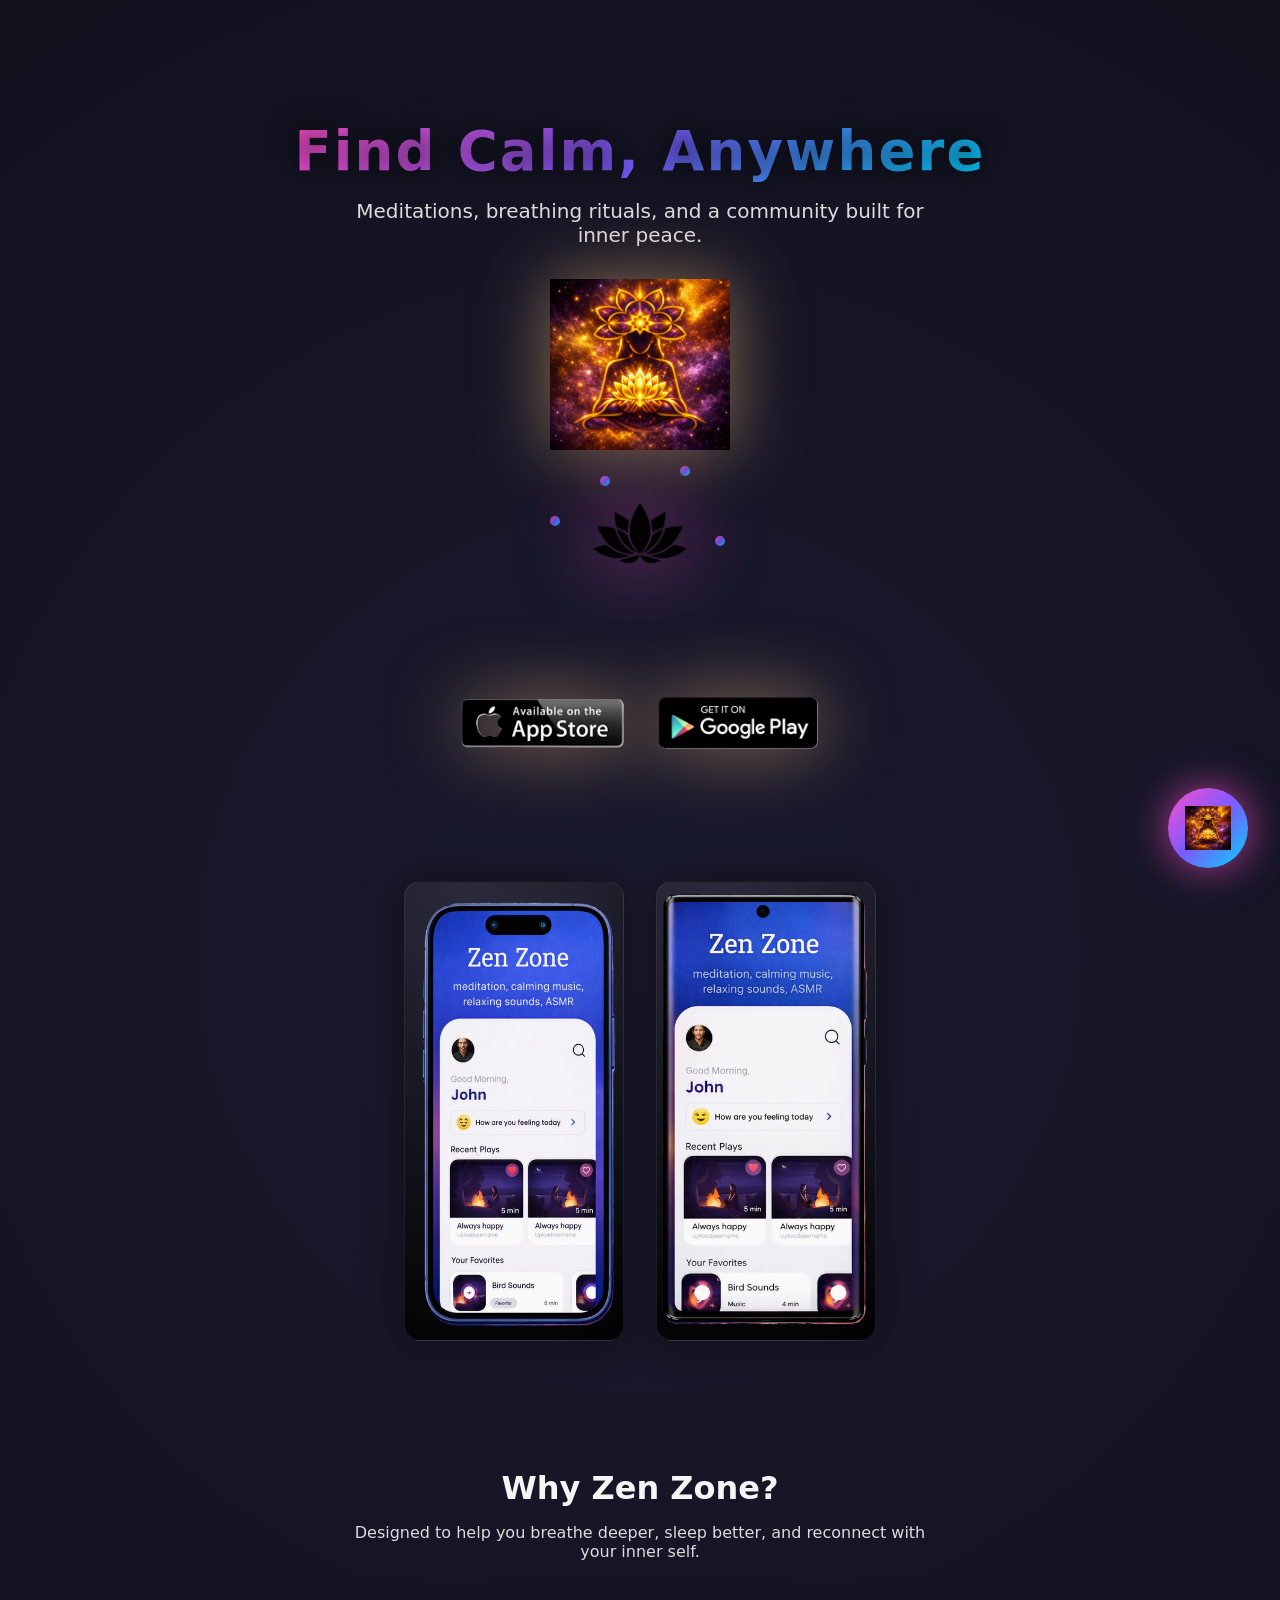
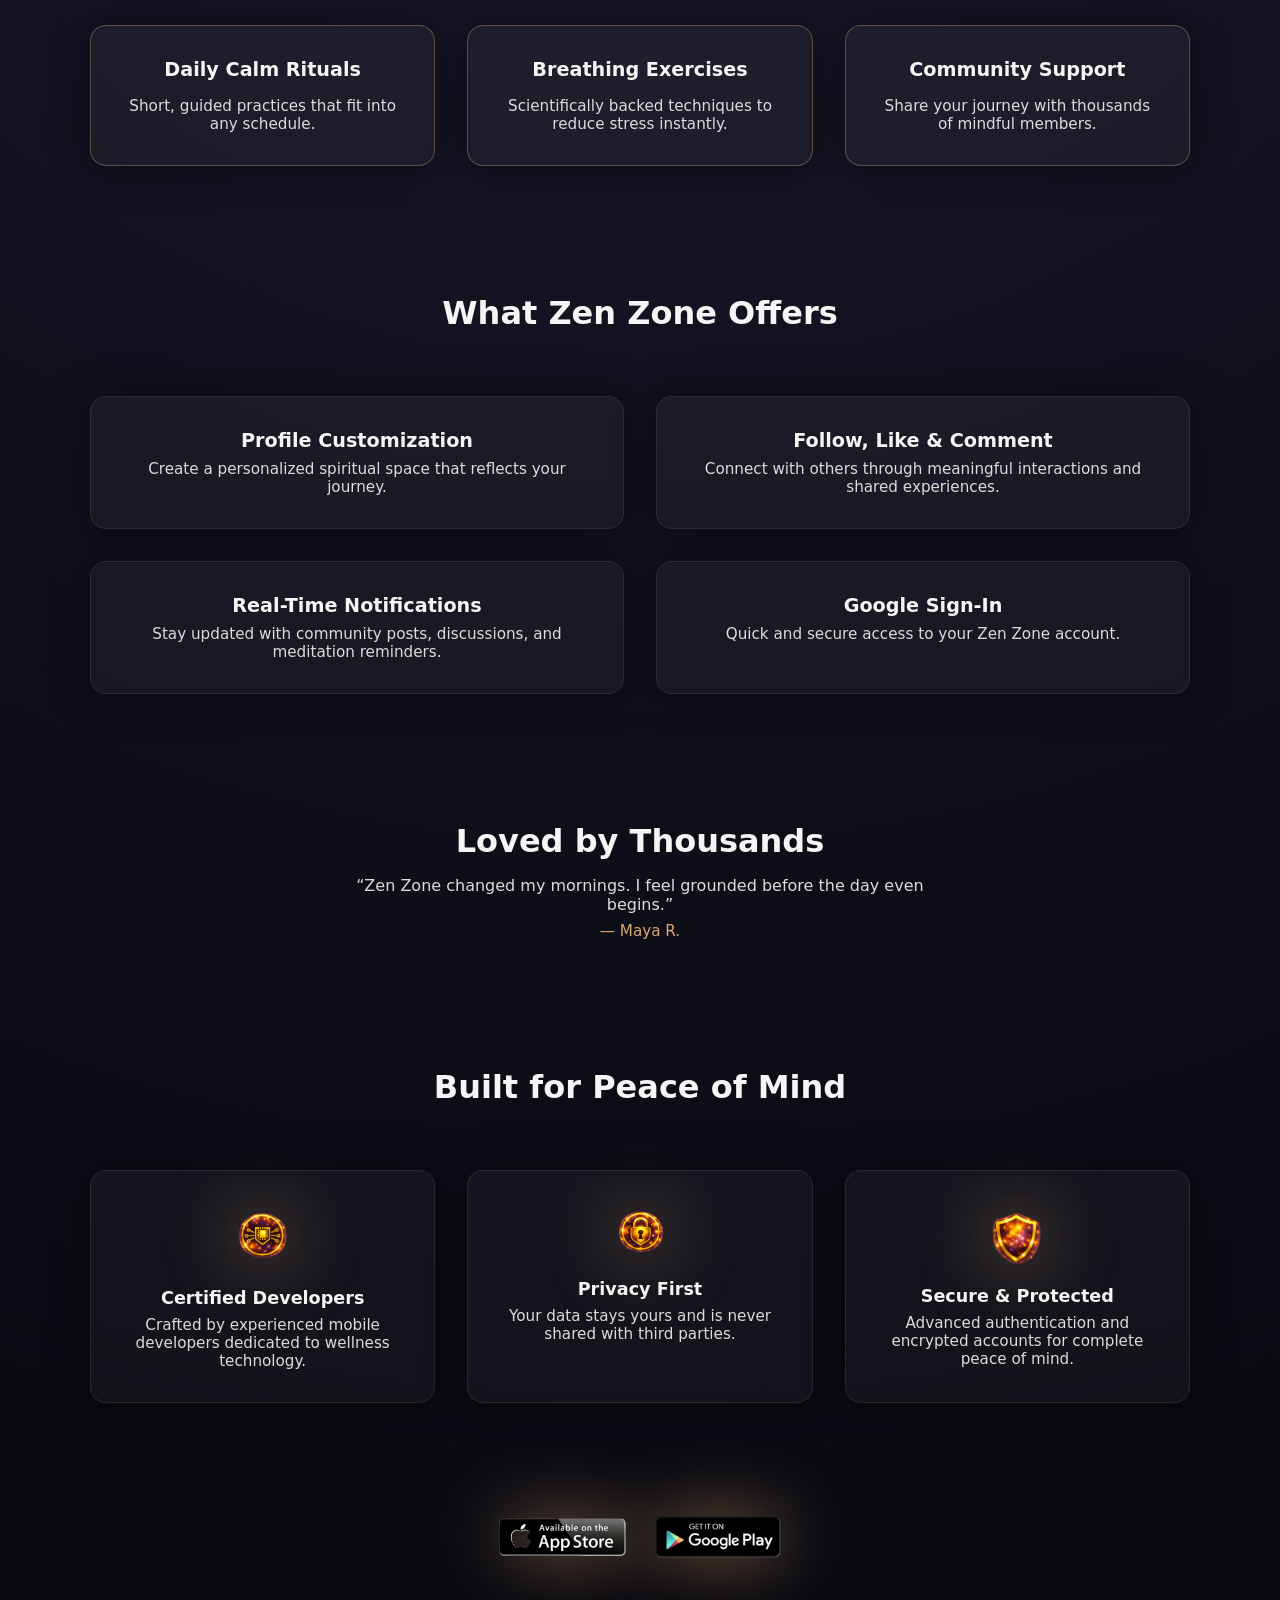
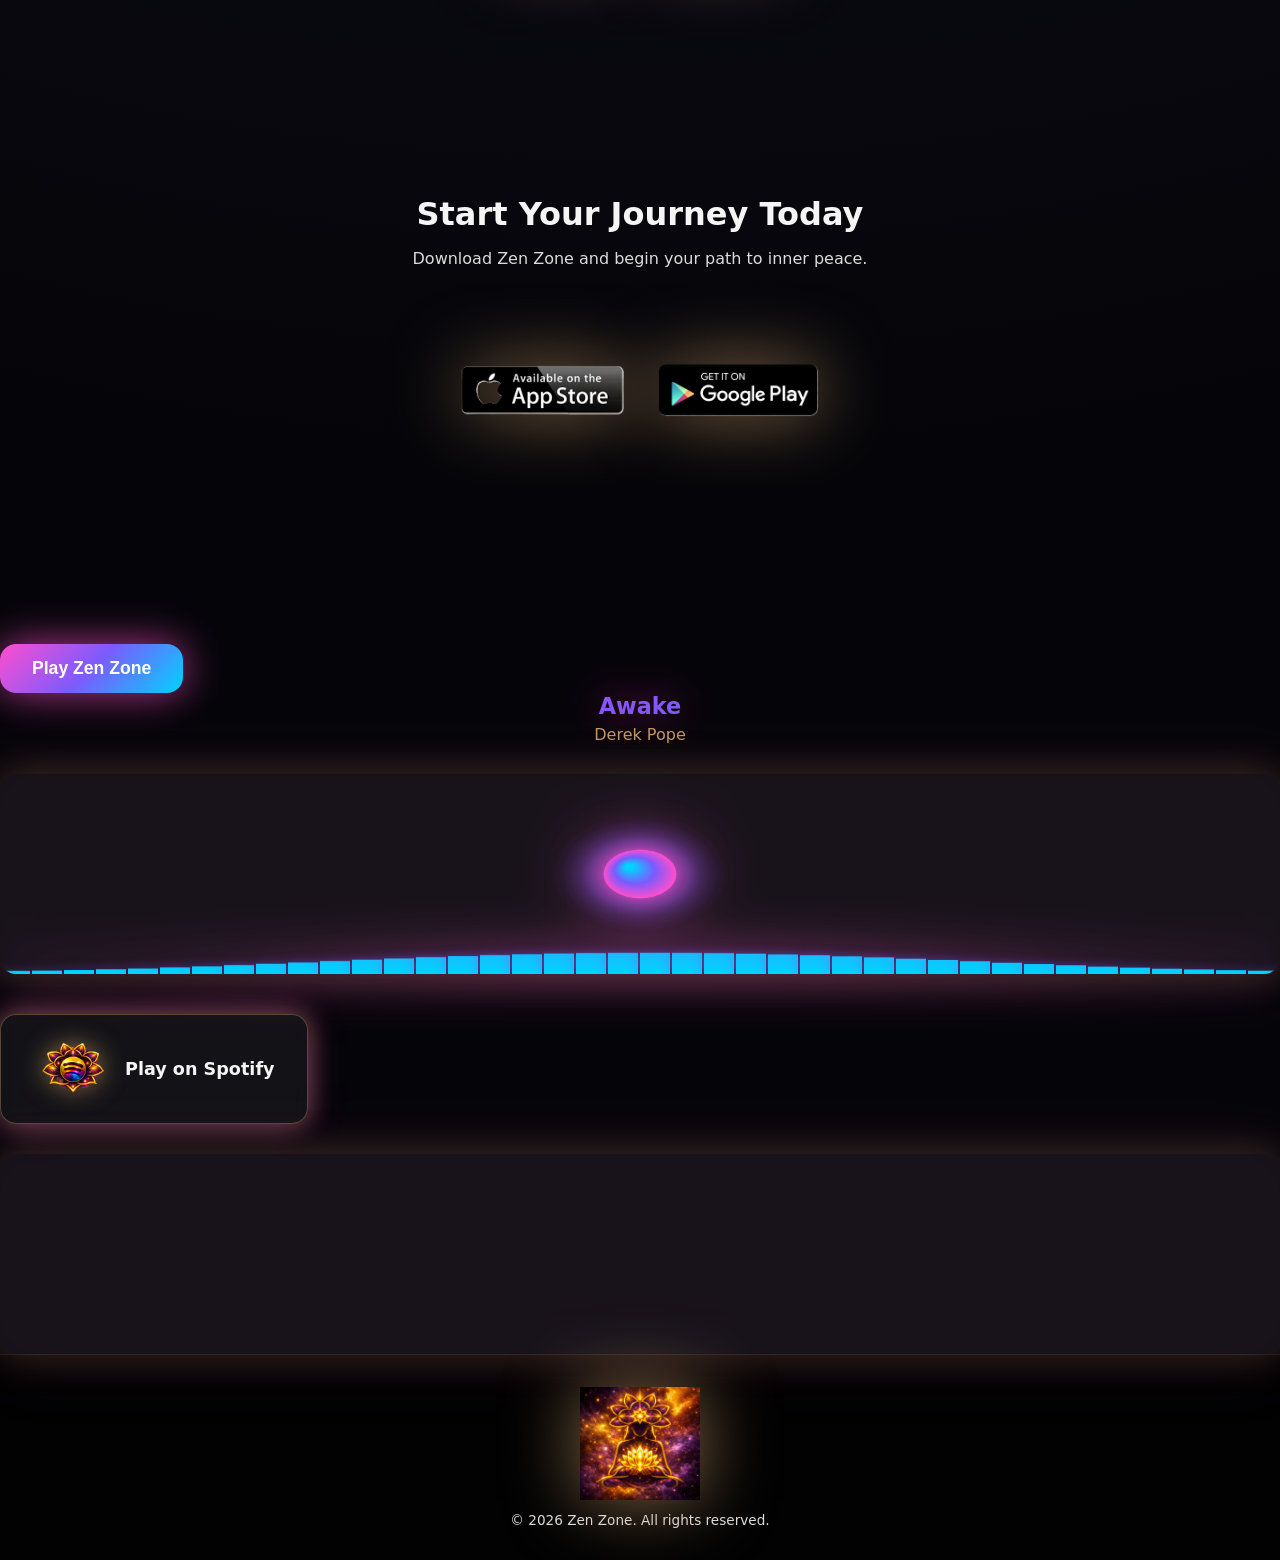
==== commit d3c25de6: "Add files via upload" ====
--- a/index.html
+++ b/index.html
@@ -4,9 +4,8 @@
     <meta charset="UTF-8">
     <meta name="viewport" content="width=device-width, initial-scale=1.0">
     <title>Zen Zone – Find Calm, Anywhere</title>
-
-    <!-- Your external CSS stays separate -->
     <link rel="stylesheet" href="css/style.css">
+    
 </head>
 
 <body>
@@ -16,16 +15,15 @@
         <img src="css/images/Zen Zone Logo (2).png" alt="Zen Zone Loading Logo">
     </div>
 
-    <!-- Rising lotus background container (JS will populate) -->
+    <!-- BACKGROUND ANIMATION -->
     <div class="zen-bg" aria-hidden="true"></div>
 
     <!-- HERO SECTION -->
     <header class="hero">
         <div class="hero-content">
-            <h1>Find Calm, Anywhere</h1>
-            <p>Guided meditations, breathing exercises, and a thriving spiritual community.</p>
-
-            <!-- Cosmic Gold Lotus Logo -->
+            <h1 class="hero-title">Find Calm, Anywhere</h1>
+            <p class="hero-subtitle">Meditations, breathing rituals, and a community built for inner peace.</p>
+
             <div class="logo-container">
                 <img src="css/images/Zen Zone Reimagined.png" alt="Zen Zone Logo" class="zenzone-logo">
             </div>
@@ -33,31 +31,50 @@
             <!-- Floating lotus -->
             <div class="floating-lotus visible" id="floatingLotus">
                 <img src="css/images/lotus.png" alt="Floating Lotus">
-
-                <div class="lotus-sparkle" style="top: -10px; left: 20px;"></div>
-                <div class="lotus-sparkle" style="top: 30px; left: -30px;"></div>
-                <div class="lotus-sparkle" style="top: 50px; right: -25px;"></div>
-                <div class="lotus-sparkle" style="top: -20px; right: 10px;"></div>
-            </div>
-
-            <!-- Store Buttons -->
-            <div class="store-buttons">
-                <div class="store-item">
-                    <a href="https://apps.apple.com/us/app/zen-zone-meditation-asmr/id1637634893" target="_blank">
-                        <img src="css/images/download on app store 1.png" alt="Download on the App Store">
-                    </a>
-                    <img src="css/images/iphone.png" alt="Zen Zone iPhone Preview" class="device-preview">
-                </div>
-
-                <div class="store-item">
-                    <a href="https://play.google.com/store/apps/details?id=com.atlas.meditation&hl=en-US" target="_blank">
-                        <img src="css/images/get it on play store 1.png" alt="Get it on Google Play">
-                    </a>
-                    <img src="css/images/Samsung.png" alt="Zen Zone Samsung Preview" class="device-preview">
-                </div>
+                <div class="lotus-sparkle" style="top:-10px;left:20px;"></div>
+                <div class="lotus-sparkle" style="top:30px;left:-30px;"></div>
+                <div class="lotus-sparkle" style="top:50px;right:-25px;"></div>
+                <div class="lotus-sparkle" style="top:-20px;right:10px;"></div>
+            </div>
+
+            <!-- CTA Buttons -->
+            <div class="cta-buttons">
+                <a href="https://apps.apple.com/us/app/zen-zone-meditation-asmr/id1637634893" target="_blank" class="cta-btn">
+                    <img src="css/images/download on app store 1.png" alt="Download on the App Store">
+                </a>
+                <a href="https://play.google.com/store/apps/details?id=com.atlas.meditation&hl=en-US" target="_blank" class="cta-btn">
+                    <img src="css/images/get it on play store 1.png" alt="Get it on Google Play">
+                </a>
+            </div>
+
+            <!-- Device Previews -->
+            <div class="device-previews">
+                <img src="css/images/iphone.png" alt="Zen Zone iPhone Preview" class="device-preview">
+                <img src="css/images/Samsung.png" alt="Zen Zone Samsung Preview" class="device-preview">
             </div>
         </div>
     </header>
+
+    <!-- VALUE PROPOSITION SECTION -->
+    <section class="value-prop">
+        <h2>Why Zen Zone?</h2>
+        <p>Designed to help you breathe deeper, sleep better, and reconnect with your inner self.</p>
+
+        <div class="value-grid">
+            <div class="value-item">
+                <h3>Daily Calm Rituals</h3>
+                <p>Short, guided practices that fit into any schedule.</p>
+            </div>
+            <div class="value-item">
+                <h3>Breathing Exercises</h3>
+                <p>Scientifically backed techniques to reduce stress instantly.</p>
+            </div>
+            <div class="value-item">
+                <h3>Community Support</h3>
+                <p>Share your journey with thousands of mindful members.</p>
+            </div>
+        </div>
+    </section>
 
     <!-- FEATURES SECTION -->
     <section class="features">
@@ -86,10 +103,11 @@
         </div>
     </section>
 
-    <!-- COMMUNITY SECTION -->
-    <section class="community">
-        <h2>A Safe Space to Grow</h2>
-        <p>Join a thriving community of spiritual seekers. Share your experiences, explore new practices, and connect with like‑minded individuals.</p>
+    <!-- SOCIAL PROOF -->
+    <section class="social-proof">
+        <h2>Loved by Thousands</h2>
+        <p>“Zen Zone changed my mornings. I feel grounded before the day even begins.”</p>
+        <p class="review-author">— Maya R.</p>
     </section>
 
     <!-- TRUST SECTION -->
@@ -97,7 +115,6 @@
         <h2>Built for Peace of Mind</h2>
 
         <div class="trust-cards">
-
             <div class="trust-card">
                 <img src="css/images/security.png" alt="Certified Developers Icon">
                 <h4>Certified Developers</h4>
@@ -107,7 +124,7 @@
             <div class="trust-card">
                 <img src="css/images/privacy.png" alt="Privacy Icon">
                 <h4>Privacy First</h4>
-                <p>Your data stays yours is never shared with third parties.</p>
+                <p>Your data stays yours and is never shared with third parties.</p>
             </div>
 
             <div class="trust-card">
@@ -115,16 +132,15 @@
                 <h4>Secure & Protected</h4>
                 <p>Advanced authentication and encrypted accounts for complete peace of mind.</p>
             </div>
-
-            <div class="store-buttons">
-                <a href="https://apps.apple.com/us/app/zen-zone-meditation-asmr/id1637634893" target="_blank">
-                    <img src="css/images/download on app store 1.png" alt="Download on the App Store">
-                </a>
-                <a href="https://play.google.com/store/apps/details?id=com.atlas.meditation&hl=en-US" target="_blank">
-                    <img src="css/images/get it on play store 1.png" alt="Get it on Google Play">
-                </a>
-            </div>
-
+        </div>
+
+        <div class="trust-cta">
+            <a href="https://apps.apple.com/us/app/zen-zone-meditation-asmr/id1637634893" target="_blank">
+                <img src="css/images/download on app store 1.png" alt="Download on the App Store">
+            </a>
+            <a href="https://play.google.com/store/apps/details?id=com.atlas.meditation&hl=en-US" target="_blank">
+                <img src="css/images/get it on play store 1.png" alt="Get it on Google Play">
+            </a>
         </div>
     </section>
 
@@ -143,6 +159,39 @@
         </div>
     </section>
 
+    
+</div>
+
+    <div class="visualizer-container">
+    <!-- Hidden audio element -->
+    <audio id="audio-player" src="css/audio/Derek-Pope-Awake.mp3"></audio>
+
+    <button id="zz-play-btn">Play Zen Zone</button>
+
+    <div class="zz-song-info">
+        <span class="zz-song-title">Awake</span>
+        <span class="zz-song-artist">Derek Pope</span>
+    </div>
+
+    <!-- Visible visualizer canvas -->
+    <canvas id="music-visualizer"></canvas>
+</div>
+
+
+   <a href="https://open.spotify.com/track/030vuSH89rJhY76BmE2Ps6?si=b64499fae6c94853" target="_blank" class="zz-spotify-btn">
+    <img src="css/images/spotify-logo.png" alt="Spotify Icon" class="zz-spotify-icon">
+    <span>Play on Spotify</span>
+</a>
+
+
+    <canvas id="music-visualizer"></canvas>
+
+    <audio id="audio-player" src="css/audio/Derek-Pope-Awake.mp3"></audio>
+</div>
+
+</div>
+
+<script src="js/main.js"></script>
     <!-- FOOTER -->
     <footer>
         <img src="css/images/Zen Zone Reimagined.png" class="footer-logo" alt="Zen Zone Footer Logo">
@@ -152,66 +201,63 @@
     <!-- Breathing orb container -->
     <div id="breathing-orb-container"></div>
 
-    <!-- FULL JAVASCRIPT BELOW -->
+    <!-- JAVASCRIPT -->
     <script>
-    /* ---------------- LOADER ---------------- */
-    window.addEventListener("load", () => {
-        const loader = document.getElementById("loader");
-        loader.style.opacity = "0";
-        setTimeout(() => loader.style.display = "none", 600);
-    });
-
-    /* ---------------- BREATHING ORB ---------------- */
-    window.addEventListener("load", () => {
-        const orbContainer = document.getElementById("breathing-orb-container");
-        const orb = document.createElement("div");
-        orb.className = "breathing-orb";
-
-        const logo = document.createElement("img");
-        logo.src = "css/images/Zen Zone Reimagined.png";
-        logo.alt = "Zen Zone Breathing Orb Logo";
-
-        orb.appendChild(logo);
-        orbContainer.appendChild(orb);
-    });
-
-    /* ---------------- HERO FLOATING LOTUS ---------------- */
-    window.addEventListener("load", () => {
-        document.getElementById("floatingLotus").classList.add("visible");
-    });
-
-    /* ---------------- RISING LOTUS BACKGROUND ---------------- */
-    function generateRisingLotus() {
-        const container = document.querySelector(".zen-bg");
-        container.innerHTML = "";
-
-        const COUNT = 24;
-
-        for (let i = 0; i < COUNT; i++) {
-            const lotus = document.createElement("div");
-            lotus.className = "lotus";
-
-            lotus.style.left = Math.random() * 90 + "%";
-            lotus.style.width = (Math.random() * 80 + 60) + "px";
-            lotus.style.opacity = (Math.random() * 0.3 + 0.7).toFixed(2);
-
-            const rise = (Math.random() * 18 + 14).toFixed(2) + "s";
-            const sway = (Math.random() * 4 + 5).toFixed(2) + "s";
-            const shimmer = (Math.random() * 4 + 4).toFixed(2) + "s";
-
-            const riseDelay = "-" + (Math.random() * parseFloat(rise)).toFixed(2) + "s";
-            const swayDelay = "-" + (Math.random() * 2).toFixed(2) + "s";
-            const shimmerDelay = "-" + (Math.random() * 3).toFixed(2) + "s";
-
-            lotus.style.animationDuration = `${rise}, ${sway}, ${shimmer}`;
-            lotus.style.animationDelay = `${riseDelay}, ${swayDelay}, ${shimmerDelay}`;
-
-            container.appendChild(lotus);
+        window.addEventListener("load", () => {
+            const loader = document.getElementById("loader");
+            loader.style.opacity = "0";
+            setTimeout(() => loader.style.display = "none", 600);
+        });
+
+        window.addEventListener("load", () => {
+            const orbContainer = document.getElementById("breathing-orb-container");
+            const orb = document.createElement("div");
+            orb.className = "breathing-orb";
+
+            const logo = document.createElement("img");
+            logo.src = "css/images/Zen Zone Reimagined.png";
+            logo.alt = "Zen Zone Breathing Orb Logo";
+
+            orb.appendChild(logo);
+            orbContainer.appendChild(orb);
+        });
+
+        window.addEventListener("load", () => {
+            document.getElementById("floatingLotus").classList.add("visible");
+        });
+
+        function generateRisingLotus() {
+            const container = document.querySelector(".zen-bg");
+            container.innerHTML = "";
+
+            const COUNT = 24;
+
+            for (let i = 0; i < COUNT; i++) {
+                const lotus = document.createElement("div");
+                lotus.className = "lotus";
+
+                lotus.style.left = Math.random() * 90 + "%";
+                lotus.style.width = (Math.random() * 80 + 60) + "px";
+                lotus.style.opacity = (Math.random() * 0.3 + 0.7).toFixed(2);
+
+                const rise = (Math.random() * 18 + 14).toFixed(2) + "s";
+                const sway = (Math.random() * 4 + 5).toFixed(2) + "s";
+                const shimmer = (Math.random() * 4 + 4).toFixed(2) + "s";
+
+                const riseDelay = "-" + (Math.random() * parseFloat(rise)).toFixed(2) + "s";
+                const swayDelay = "-" + (Math.random() * 2).toFixed(2) + "s";
+                const shimmerDelay = "-" + (Math.random() * 3).toFixed(2) + "s";
+
+                lotus.style.animationDuration = `${rise}, ${sway}, ${shimmer}`;
+                lotus.style.animationDelay = `${riseDelay}, ${swayDelay}, ${shimmerDelay}`;
+
+                container.appendChild(lotus);
+            }
         }
-    }
-
-    window.addEventListener("load", generateRisingLotus);
+
+        window.addEventListener("load", generateRisingLotus);
+
     </script>
-
+<script src="zz.js"></script>
 </body>
 </html>
--- a/css/style.css
+++ b/css/style.css
@@ -1,1114 +1,675 @@
+:root {
+    /* Core Colors */
+    --bg-dark: #050509;
+    --bg-cosmic: radial-gradient(circle at 50% 20%, #1a1a2e, #050509 70%);
+    --text-light: #f5f5f5;
+    --text-soft: #dcdcdc;
+
+    /* Gold Accents */
+    --gold: #d9a86c;
+    --gold-soft: rgba(217,168,108,0.45);
+    --gold-border: rgba(217,168,108,0.35);
+
+    /* Neon Gradient */
+    --neon: linear-gradient(135deg, #ff4ecd, #7b5bff, #00d4ff);
+    --neon-soft: rgba(255,78,205,0.45);
+
+    /* Radii */
+    --radius-soft: 16px;
+    --radius-round: 40px;
+
+    /* Shadows */
+    --shadow-soft: 0 0 40px rgba(0, 0, 0, 0.4);
+    --shadow-deep: 0 0 80px rgba(0, 0, 0, 0.7);
+    --shadow-gold: 0 0 35px rgba(217,168,108,0.6);
+    --shadow-neon: 0 0 40px rgba(255,78,205,0.7);
+
+    /* Spacing */
+    --space-xs: 8px;
+    --space-sm: 16px;
+    --space-md: 32px;
+    --space-lg: 64px;
+    --space-xl: 120px;
+
+    /* Animation Speeds */
+    --speed-slow: 8s;
+    --speed-medium: 4s;
+    --speed-fast: 1.5s;
+
+    /* Max Width */
+    --max-width: 1100px;
+}
+
 /* GLOBAL RESET */
-* { margin: 0; padding: 0; box-sizing: border-box; font-family: 'Inter', sans-serif; }
-
-/* Palette and lotus image */
-:root{
-  --zen-dark:  #07102a;
-  --zen-mid:   #2b1f6b;
-  --zen-light: #5b6bd6;
-  --accent:    #8bd3ff;
-  --lotus-url: url("css/images/lotus.png"); /* update to your lotus PNG or SVG */
-}
-
-/* Page gradient (full viewport) */
-html, body {
-  height: 100%;
-  margin: 0;
-  background: linear-gradient(135deg, var(--zen-dark) 0%, var(--zen-mid) 50%, var(--zen-light) 100%);
-  background-size: 200% 200%;
-  animation: zenGradient 18s ease-in-out infinite;
-  color: #EDEDED;
-  -webkit-font-smoothing: antialiased;
-  -moz-osx-font-smoothing: grayscale;
-}
-
-/* Gradient animation */
-@keyframes zenGradient {
-  0%   { background-position: 0% 50%; }
-  50%  { background-position: 100% 50%; }
-  100% { background-position: 0% 50%; }
-}
-
-/* Background container that holds lotus elements (behind content) */
-.zen-bg{
-  position: fixed;
-  inset: 0;
-  z-index: -1;
-  pointer-events: none; /* allow clicks through */
-  overflow: hidden;
-}
-
-/* Base lotus style: each .lotus is an absolutely positioned rising image */
-.zen-bg .lotus{
-  position: absolute;
-  bottom: -28vh; /* start well below viewport */
-  width: 120px;
-  height: 120px;
-  background-image: var(--lotus-url);
-  background-repeat: no-repeat;
-  background-position: center;
-  background-size: contain;
-  opacity: 0.95;
-  transform-origin: center;
-  filter: drop-shadow(0 8px 20px rgba(0,0,0,0.35));
-  will-change: transform, opacity, left, bottom;
-  /* Three independent animations: rise (vertical), sway (translate/rotate), shimmer (filter/opacity) */
-  animation:
-    rise linear infinite,
-    sway ease-in-out infinite,
-    shimmer ease-in-out infinite;
-}
-
-/* Staggered positions, sizes, durations and delays for natural flow */
-.zen-bg .lotus:nth-child(1) { left: 6%;  width: 100px; animation-duration: 18s, 6s, 5s; animation-delay: 0s, 0s, 0s;  opacity:0.98; }
-.zen-bg .lotus:nth-child(2) { left: 18%; width: 140px; animation-duration: 22s, 7s, 6s; animation-delay: 2s, 0.5s, 0.2s; opacity:0.92; }
-.zen-bg .lotus:nth-child(3) { left: 30%; width: 90px;  animation-duration: 16s, 5.5s, 4.5s; animation-delay: 4s, 1s, 0.4s; opacity:0.9;  }
-.zen-bg .lotus:nth-child(4) { left: 42%; width: 130px; animation-duration: 20s, 6.5s, 5.2s; animation-delay: 1s, 0.8s, 0.6s; opacity:0.9;  }
-.zen-bg .lotus:nth-child(5) { left: 54%; width: 110px; animation-duration: 24s, 7.5s, 6.5s; animation-delay: 3s, 1.2s, 0.8s; opacity:0.86; }
-.zen-bg .lotus:nth-child(6) { left: 66%; width: 150px; animation-duration: 19s, 6s, 5s; animation-delay: 5s, 1.6s, 1s; opacity:0.84; }
-.zen-bg .lotus:nth-child(7) { left: 78%; width: 95px;  animation-duration: 21s, 6.8s, 5.6s; animation-delay: 2.5s, 0.9s, 0.5s; opacity:0.88; }
-.zen-bg .lotus:nth-child(8) { left: 86%; width: 120px; animation-duration: 23s, 7.2s, 6.1s; animation-delay: 6s, 1.9s, 1.1s; opacity:0.8;  }
-.zen-bg .lotus:nth-child(9) { left: 12%; width: 80px;  animation-duration: 17s, 5.2s, 4.2s; animation-delay: 7s, 2.2s, 1.4s; opacity:0.9;  }
-.zen-bg .lotus:nth-child(10){ left: 36%; width:160px; animation-duration: 26s, 8s, 6.8s; animation-delay: 8s, 2.6s, 1.6s; opacity:0.78; }
-.zen-bg .lotus:nth-child(11){ left: 60%; width:100px; animation-duration: 18s, 6s, 5s; animation-delay: 9s, 2.9s, 1.8s; opacity:0.85; }
-.zen-bg .lotus:nth-child(12){ left: 92%; width:140px; animation-duration: 28s, 8.5s, 7s; animation-delay: 10s, 3.2s, 2s; opacity:0.8; }
-
-/* Rise animation: start below viewport, move up past top, fade slightly, then reset */
-@keyframes rise {
-  0%   { bottom: -28vh; transform: translateX(0) scale(0.92); opacity: 0.0; }
-  6%   { opacity: 0.85; }
-  50%  { bottom: 60vh; transform: translateX(0) scale(1.02); opacity: 0.98; }
-  90%  { bottom: 110vh; opacity: 0.6; }
-  100% { bottom: 130vh; opacity: 0.0; }
-}
-
-/* Sway animation: small horizontal drift and rotation looped */
-@keyframes sway {
-  0%   { transform: translateX(0) rotate(-2deg); }
-  25%  { transform: translateX(8px) rotate(1.2deg); }
-  50%  { transform: translateX(0) rotate(-1deg); }
-  75%  { transform: translateX(-6px) rotate(1deg); }
-  100% { transform: translateX(0) rotate(-2deg); }
-}
-
-/* Shimmer: subtle brightness/pulse via filter and opacity */
-@keyframes shimmer {
-  0%   { filter: drop-shadow(0 8px 20px rgba(0,0,0,0.35)) brightness(0.95) saturate(1); opacity: 0.92; }
-  50%  { filter: drop-shadow(0 12px 28px rgba(0,0,0,0.28)) brightness(1.08) saturate(1.06); opacity: 1; }
-  100% { filter: drop-shadow(0 8px 20px rgba(0,0,0,0.35)) brightness(0.95) saturate(1); opacity: 0.92; }
-}
-
-/* Make sure transforms compose smoothly (modern browsers) */
-.zen-bg .lotus {
-  /* rise uses bottom; sway uses transform; shimmer uses filter/opacity */
-}
-
-/* Content area sits above background */
-.main-content, main, .content {
-  position: relative;
-  z-index: 1;
-  background: transparent;
-}
-
-/* Optional floating-lotus container (if you use inline <img> lotus elsewhere) */
-.floating-lotus { display:flex; justify-content:center; margin-top:40px; position:relative; opacity:1; transform:translateY(0); z-index:5; pointer-events:none; }
-
-/* Responsive: scale down lotus on small screens */
-@media (max-width: 900px) {
-  .zen-bg .lotus { width: 72px; height: 72px; }
-  .zen-bg .lotus:nth-child(10){ width: 100px; }
-}
-
-/* Performance tip: reduce number of lotus or simplify animations on very small screens */
-@media (max-width: 480px) {
-  .zen-bg .lotus { width: 56px; height: 56px; animation-duration: calc(18s * 1.2); }
-}
-
-/* Optional sparkle elements (if you add .lotus-sparkle nodes) */
-.lotus-sparkle {
-  position: absolute;
-  width: 12px;
-  height: 12px;
-  background: radial-gradient(circle, rgba(255,255,255,1) 0%, rgba(200,150,255,0.6) 60%, transparent 100%);
-  border-radius: 50%;
-  animation: sparkleFloat 5s ease-in-out infinite;
-  pointer-events: none;
-}
-@keyframes sparkleFloat {
-  0% { transform: translateY(0px) scale(1); opacity: 1; }
-  50% { transform: translateY(-40px) scale(1.4); opacity: 0.8; }
-  100% { transform: translateY(0px) scale(1); opacity: 1; }
-}
-
-/* Legacy/unused keyframes removed to avoid duplication */
-
-/* Rise animation: start below viewport, move up past top, fade slightly, then reset */
-@keyframes rise {
-  0%   { bottom: -20vh; transform: translateX(0) scale(0.95); opacity: 0.0; }
-  6%   { opacity: 0.9; }
-  50%  { bottom: 60vh; transform: translateX(0) scale(1.02); opacity: 0.98; }
-  90%  { bottom: 110vh; opacity: 0.6; }
-  100% { bottom: 130vh; opacity: 0.0; }
-}
-
-/* Sway animation: small horizontal drift and rotation looped */
-@keyframes sway {
-  0%   { transform: translateX(0) rotate(-2deg); }
-  25%  { transform: translateX(8px) rotate(1.2deg); }
-  50%  { transform: translateX(0) rotate(-1deg); }
-  75%  { transform: translateX(-6px) rotate(1deg); }
-  100% { transform: translateX(0) rotate(-2deg); }
-}
-
-/* Shimmer: subtle brightness/pulse */
-@keyframes shimmer {
-  0%   { filter: drop-shadow(0 8px 20px rgba(0,0,0,0.35)) brightness(0.95) saturate(1); }
-  50%  { filter: drop-shadow(0 12px 28px rgba(0,0,0,0.28)) brightness(1.08) saturate(1.06); }
-  100% { filter: drop-shadow(0 8px 20px rgba(0,0,0,0.35)) brightness(0.95) saturate(1); }
-}
-
-/* Make animations independent by using separate transform layers in modern browsers */
-.zen-bg .lotus {
-  /* rise uses bottom; sway uses translateX/rotate in transform; shimmer uses filter */
-}
-
-/* Responsive: scale down lotus on small screens */
-@media (max-width: 900px) {
-  .zen-bg .lotus { width: 72px; height: 72px; }
-  .zen-bg .lotus:nth-child(10){ width: 100px; }
-}
-
-
-/* Content area should sit above the background */
-.main-content, main, .content {
-  position: relative;
-  z-index: 1;
-  background: transparent;
-}
-
-/* Responsive tweaks */
-@media (max-width: 900px) {
-  .zen-bg .lotus { width: 90px; height: 90px; }
-  .zen-bg .lotus:nth-child(6){ width: 120px; }
-}
-
-/* Vertical float (slow up/down) */
-@keyframes floatY {
-  0%   { transform: translateY(0) scale(1); }
-  50%  { transform: translateY(-18px) scale(1.02); }
-  100% { transform: translateY(0) scale(1); }
-}
-
-/* Gentle horizontal sway and slight rotation */
-@keyframes sway {
-  0%   { transform: translateX(0) rotate(-1deg); }
-  50%  { transform: translateX(8px) rotate(1.2deg); }
-  100% { transform: translateX(0) rotate(-1deg); }
-}
-
-/* Subtle shimmer (brightness pulse) */
-@keyframes shimmer {
-  0%   { filter: drop-shadow(0 6px 18px rgba(0,0,0,0.35)) saturate(1) brightness(0.95); }
-  50%  { filter: drop-shadow(0 10px 26px rgba(0,0,0,0.28)) saturate(1.08) brightness(1.08); }
-  100% { filter: drop-shadow(0 6px 18px rgba(0,0,0,0.35)) saturate(1) brightness(0.95); }
-}
-
-/* Combine float and sway more naturally by layering transforms with CSS variables */
-.zen-bg .lotus{
-  animation-name: floatY, sway, shimmer;
-  animation-timing-function: ease-in-out, ease-in-out, ease-in-out;
-  animation-iteration-count: infinite, infinite, infinite;
-}
-
-/* Make sure content sits above the background */
-.zen-bg .content{
-  position: relative;
-  z-index: 1;
-  min-height: 100vh;
-  padding: 40px;
-  box-sizing: border-box;
-  background: transparent;
-}
-
-/* Responsive tweaks */
-@media (max-width: 800px){
-  .zen-bg .lotus{ width: 90px; height: 90px; }
-  .zen-bg .lotus:nth-child(6){ width: 120px; }
-}
-
-
-/* LOADING SCREEN */
+* {
+    margin: 0;
+    padding: 0;
+    box-sizing: border-box;
+}
+
+/* BODY */
+body {
+    background: var(--bg-cosmic);
+    color: var(--text-light);
+    font-family: "Manrope", system-ui, -apple-system, BlinkMacSystemFont, sans-serif;
+    overflow-x: hidden;
+}
+
+/* BACKGROUND CONTAINER */
+.zen-bg {
+    position: fixed;
+    inset: 0;
+    z-index: -1;
+    overflow: hidden;
+    pointer-events: none;
+}
+
+/* LOADER */
 #loader {
     position: fixed;
-    top: 0;
-    left: 0;
-    width: 100%;
-    height: 100%;
-    background: black;
+    inset: 0;
+    background: radial-gradient(circle at 50% 20%, #1a1a2e, #050509 70%);
+    display: flex;
+    align-items: center;
+    justify-content: center;
+    z-index: 9999;
+    transition: opacity 0.6s ease;
+}
+
+#loader img {
+    width: 140px;
+    filter: drop-shadow(var(--shadow-gold));
+}
+
+/* HERO */
+.hero {
+    min-height: 100vh;
+    display: flex;
+    align-items: center;
+    justify-content: center;
+    padding: var(--space-xl) var(--space-md) var(--space-lg);
+}
+
+.hero-content {
+    max-width: var(--max-width);
+    margin: 0 auto;
+    text-align: center;
+}
+
+/* HERO TEXT */
+.hero-title {
+    font-size: 3.4rem;
+    font-weight: 700;
+    background: var(--neon);
+    -webkit-background-clip: text;
+    color: transparent;
+    text-shadow: 0 0 30px rgba(0, 0, 0, 0.8);
+    letter-spacing: 0.04em;
+}
+
+.hero-subtitle {
+    font-size: 1.25rem;
+    color: var(--text-soft);
+    margin-top: var(--space-sm);
+    max-width: 620px;
+    margin-left: auto;
+    margin-right: auto;
+}
+
+/* LOGO */
+.logo-container {
+    margin-top: var(--space-md);
+}
+
+.zenzone-logo {
+    width: 180px;
+    filter: drop-shadow(var(--shadow-gold));
+}
+
+/* FLOATING LOTUS */
+.floating-lotus {
+    margin-top: var(--space-md);
+    display: inline-block;
+    position: relative;
+    animation: floatLotus var(--speed-slow) ease-in-out infinite;
+}
+
+.floating-lotus img {
+    width: 120px;
+    filter: drop-shadow(var(--shadow-neon));
+}
+
+.lotus-sparkle {
+    position: absolute;
+    width: 10px;
+    height: 10px;
+    border-radius: 50%;
+    background: var(--neon);
+    box-shadow: var(--shadow-neon);
+    opacity: 0.8;
+    animation: sparkle var(--speed-fast) ease-in-out infinite;
+}
+
+/* CTA BUTTONS */
+.cta-buttons,
+.store-buttons {
+    display: flex;
+    gap: var(--space-sm);
+    justify-content: center;
+    align-items: center;
+    margin-top: var(--space-md);
+    flex-wrap: wrap;
+}
+
+.cta-btn img,
+.store-buttons img {
+    width: 180px;
+    filter: drop-shadow(var(--shadow-gold));
+    transition: transform 0.3s ease, filter 0.3s ease;
+}
+
+.cta-btn:hover img,
+.store-buttons a:hover img {
+    transform: translateY(-3px) scale(1.03);
+    filter: drop-shadow(var(--shadow-neon));
+}
+
+/* DEVICE PREVIEWS */
+.device-previews {
     display: flex;
     justify-content: center;
-    align-items: center;
-    z-index: 9999;
-    transition: opacity 0.6s ease;
-}
-
-#loader img {
-    width: 260px;        /* bigger */
-    animation: loaderPulse 2.5s ease-in-out infinite;
-}
-
-@keyframes loaderPulse {
-    0% { transform: scale(1); filter: drop-shadow(0 0 10px rgba(217,179,255,0.5)); }
-    50% { transform: scale(1.15); filter: drop-shadow(0 0 35px rgba(255,215,0,1)); }
-    100% { transform: scale(1); filter: drop-shadow(0 0 10px rgba(217,179,255,0.5)); }
-}
-
-/* HERO SECTION */
-.hero {
-    display: flex;
-    flex-direction: column;
-    align-items: center;
-    text-align: center;
-    padding: 60px 10%;
-    position: relative;
-    overflow: hidden;
-    z-index: 2;
-}
-
-/* FLOATING COSMIC AURA */
-.hero-aura {
-    position: absolute;
-    top: -150px;
-    left: 50%;
-    transform: translateX(-50%);
-    width: 600px;
-    height: 600px;
-    background: radial-gradient(circle, rgba(217,179,255,0.6), rgba(0,0,0,0));
-    filter: blur(80px);
-    animation: auraFloat 10s ease-in-out infinite;
-    z-index: 0;
-}
-
-@keyframes auraFloat {
-    0% { transform: translateX(-50%) translateY(0); }
-    50% { transform: translateX(-50%) translateY(40px); }
-    100% { transform: translateX(-50%) translateY(0); }
-}
-
-/* HERO CONTENT */
-.hero-content {
-    max-width: 500px;
-    position: relative;
-    z-index: 2;
-    text-align: center;
-}
-
-.hero h1 {
-    font-size: 3rem;
-    margin-bottom: 20px;
-    color: #D9B3FF;
-    text-shadow: 0 0 12px rgba(217,179,255,0.5);
-}
-
-.hero p {
+    gap: var(--space-md);
+    margin-top: var(--space-lg);
+    flex-wrap: wrap;
+}
+
+.device-preview {
+    width: 220px;
+    border-radius: var(--radius-soft);
+    box-shadow: var(--shadow-soft);
+    border: 1px solid rgba(255, 255, 255, 0.08);
+    background: radial-gradient(circle at 30% 0%, rgba(255,255,255,0.08), rgba(0,0,0,0.9));
+}
+
+/* VALUE PROP */
+.value-prop {
+    padding: var(--space-lg) var(--space-md);
+    text-align: center;
+}
+
+.value-prop h2 {
+    font-size: 2rem;
+    font-weight: 600;
+    color: var(--text-light);
+}
+
+.value-prop p {
+    margin-top: var(--space-sm);
+    color: var(--text-soft);
+    max-width: 600px;
+    margin-left: auto;
+    margin-right: auto;
+}
+
+/* VALUE GRID */
+.value-grid {
+    display: grid;
+    grid-template-columns: repeat(3, minmax(0, 1fr));
+    gap: var(--space-md);
+    max-width: var(--max-width);
+    margin: var(--space-lg) auto 0;
+}
+
+.value-item {
+    padding: var(--space-md);
+    border-radius: var(--radius-soft);
+    background: rgba(255,255,255,0.04);
+    border: 1px solid var(--gold-border);
+    box-shadow: var(--shadow-soft);
+}
+
+.value-item h3 {
     font-size: 1.2rem;
-    margin-bottom: 30px;
-}
-
-/* COSMIC LOTUS LOGO */
-.logo-container {
+    margin-bottom: var(--space-xs);
+    color: var(--text-light);
+}
+
+.value-item p {
+    color: var(--text-soft);
+    font-size: 0.95rem;
+}
+
+/* FEATURES */
+.features {
+    padding: var(--space-lg) var(--space-md);
+    text-align: center;
+}
+
+.features h2 {
+    font-size: 2rem;
+    font-weight: 600;
+}
+
+.feature-list {
+    max-width: var(--max-width);
+    margin: var(--space-lg) auto 0;
+    display: grid;
+    grid-template-columns: repeat(2, minmax(0, 1fr));
+    gap: var(--space-md);
+}
+
+.feature {
+    padding: var(--space-md);
+    border-radius: var(--radius-soft);
+    background: rgba(255,255,255,0.04);
+    border: 1px solid rgba(255,255,255,0.08);
+    box-shadow: var(--shadow-soft);
+    transition: transform 0.3s ease, box-shadow 0.3s ease, border-color 0.3s ease;
+}
+
+.feature h3 {
+    font-size: 1.2rem;
+    margin-bottom: var(--space-xs);
+}
+
+.feature p {
+    color: var(--text-soft);
+    font-size: 0.95rem;
+}
+
+.feature:hover {
+    transform: translateY(-6px);
+    box-shadow: var(--shadow-gold);
+    border-color: var(--gold-border);
+}
+
+/* SOCIAL PROOF */
+.social-proof {
+    padding: var(--space-lg) var(--space-md);
+    text-align: center;
+}
+
+.social-proof h2 {
+    font-size: 2rem;
+    font-weight: 600;
+}
+
+.social-proof p {
+    margin-top: var(--space-sm);
+    color: var(--text-soft);
+    max-width: 600px;
+    margin-left: auto;
+    margin-right: auto;
+}
+
+.social-proof .review-author {
+    margin-top: var(--space-xs);
+    font-size: 0.95rem;
+    color: var(--gold);
+}
+
+/* TRUST SECTION */
+.trust {
+    padding: var(--space-lg) var(--space-md) var(--space-xl);
+    text-align: center;
+}
+
+.trust h2 {
+    font-size: 2rem;
+    font-weight: 600;
+}
+
+.trust-cards {
+    max-width: var(--max-width);
+    margin: var(--space-lg) auto 0;
+    display: grid;
+    grid-template-columns: repeat(3, minmax(0, 1fr));
+    gap: var(--space-md);
+}
+
+.trust-card {
+    padding: var(--space-md);
+    border-radius: var(--radius-soft);
+    background: rgba(255,255,255,0.04);
+    border: 1px solid rgba(255,255,255,0.08);
+    box-shadow: var(--shadow-soft);
+}
+
+.trust-card img {
+    width: 52px;
+    margin-bottom: var(--space-sm);
+    filter: drop-shadow(var(--shadow-gold));
+}
+
+.trust-card h4 {
+    font-size: 1.1rem;
+    margin-bottom: var(--space-xs);
+}
+
+.trust-card p {
+    color: var(--text-soft);
+    font-size: 0.95rem;
+}
+
+/* TRUST CTA */
+.trust-cta {
+    margin-top: var(--space-lg);
     display: flex;
     justify-content: center;
-    margin: 25px 0;
-}
-
-.zenzone-logo {
-    width: 180px;
+    gap: var(--space-sm);
+    flex-wrap: wrap;
+}
+
+/* CTA SECTION */
+.cta {
+    padding: var(--space-lg) var(--space-md) var(--space-xl);
+    text-align: center;
+}
+
+.cta h2 {
+    font-size: 2rem;
+    font-weight: 600;
+}
+
+.cta p {
+    margin-top: var(--space-sm);
+    color: var(--text-soft);
+}
+
+/* FOOTER */
+footer {
+    padding: var(--space-md);
+    text-align: center;
+    border-top: 1px solid rgba(255,255,255,0.08);
+    background: rgba(0,0,0,0.6);
+}
+
+.footer-logo {
+    width: 120px;
+    filter: drop-shadow(var(--shadow-gold));
+    margin-bottom: var(--space-xs);
+}
+
+footer p {
+    font-size: 0.85rem;
+    color: var(--text-soft);
+}
+
+/* BREATHING ORB */
+#breathing-orb-container {
+    position: fixed;
+    bottom: var(--space-md);
+    right: var(--space-md);
+    z-index: 50;
+}
+
+.breathing-orb {
+    width: 80px;
+    height: 80px;
+    border-radius: 50%;
+    background: var(--neon);
+    box-shadow: var(--shadow-neon);
+    display: flex;
+    align-items: center;
+    justify-content: center;
+    animation: breathe var(--speed-slow) ease-in-out infinite;
+}
+
+.breathing-orb img {
+    width: 46px;
+}
+
+/* RISING LOTUS BACKGROUND */
+.lotus {
+    position: absolute;
+    bottom: -120px;
+    background-image: url("css/images/lotus.png");
+    background-size: contain;
+    background-repeat: no-repeat;
+    animation: riseLotus var(--speed-slow) linear infinite,
+               swayLotus var(--speed-medium) ease-in-out infinite,
+               shimmerLotus var(--speed-fast) ease-in-out infinite;
+}
+
+/* ANIMATIONS */
+@keyframes floatLotus {
+    0% { transform: translateY(0); }
+    50% { transform: translateY(-18px); }
+    100% { transform: translateY(0); }
+}
+
+@keyframes sparkle {
+    0%, 100% { opacity: 0.6; transform: scale(1); }
+    50% { opacity: 1; transform: scale(1.3); }
+}
+
+@keyframes breathe {
+    0% { transform: scale(1); box-shadow: var(--shadow-neon); }
+    50% { transform: scale(1.12); box-shadow: 0 0 60px rgba(255,78,205,0.9); }
+    100% { transform: scale(1); box-shadow: var(--shadow-neon); }
+}
+
+@keyframes riseLotus {
+    0% { transform: translateY(0); }
+    100% { transform: translateY(-120vh); }
+}
+
+@keyframes swayLotus {
+    0%, 100% { transform: translateX(0); }
+    50% { transform: translateX(20px); }
+}
+
+@keyframes shimmerLotus {
+    0%, 100% { opacity: 0.7; }
+    50% { opacity: 1; }
+}
+
+/* RESPONSIVE DESIGN */
+@media (max-width: 768px) {
+    .hero {
+        padding: var(--space-lg) var(--space-sm);
+    }
+
+    .hero-title {
+        font-size: 2.4rem;
+    }
+
+    .hero-subtitle {
+        font-size: 1.05rem;
+    }
+
+    .device-previews {
+        flex-direction: column;
+        align-items: center;
+    }
+
+    .value-grid {
+        grid-template-columns: 1fr;
+    }
+
+    .feature-list {
+        grid-template-columns: 1fr;
+    }
+
+    .trust-cards {
+        grid-template-columns: 1fr;
+    }
+
+    #breathing-orb-container {
+        bottom: var(--space-sm);
+        right: var(--space-sm);
+    }
+}
+
+@media (max-width: 480px) {
+    .hero-title {
+        font-size: 2.1rem;
+    }
+
+    .zenzone-logo {
+        width: 150px;
+    }
+
+    .cta-btn img,
+    .store-buttons img {
+        width: 160px;
+    }
+
+    .device-preview {
+        width: 200px;
+    }
+}
+
+/* FINAL FIX — TRUST SECTION STORE BUTTONS */
+.trust .store-buttons a img {
+    width: 140px !important;
     height: auto;
-    filter: drop-shadow(0 0 20px rgba(255, 215, 0, 0.6));
-    animation: glowPulse 3s infinite ease-in-out;
-}
-
-@keyframes glowPulse {
-    0% { filter: drop-shadow(0 0 10px rgba(255, 215, 0, 0.4)); }
-    50% { filter: drop-shadow(0 0 25px rgba(255, 215, 0, 0.8)); }
-    100% { filter: drop-shadow(0 0 10px rgba(255, 215, 0, 0.4)); }
-}
-
-/* STORE BUTTONS — CLEAN + CENTERED */
-.store-buttons {
-    display: flex;
-    justify-content: center;
-    gap: 40px;
-    margin-top: 25px;
-    flex-wrap: wrap;
-}
-
-.store-item {
-    display: flex;
-    flex-direction: column;
+    filter: drop-shadow(var(--shadow-gold));
+    transition: transform 0.3s ease, filter 0.3s ease;
+}
+
+.trust .store-buttons a img:hover {
+    transform: translateY(-4px) scale(1.05);
+    filter: drop-shadow(0 0 35px rgba(217,168,108,0.75));
+}
+/* Resize store buttons inside the trust-cta section */
+.trust-cta a img {
+    width: 140px !important;   /* Adjust size here */
+    height: auto;
+    filter: drop-shadow(var(--shadow-gold));
+    transition: transform 0.3s ease, filter 0.3s ease;
+}
+
+.trust-cta a img:hover {
+    transform: translateY(-4px) scale(1.05);
+    filter: drop-shadow(0 0 35px rgba(217,168,108,0.75));
+}
+
+#zz-play-btn {
+    padding: 14px 32px;
+    font-size: 1.1rem;
+    border-radius: var(--radius-soft);
+    background: var(--neon);
+    color: white;
+    border: none;
+    cursor: pointer;
+    font-weight: 600;
+    box-shadow: var(--shadow-neon);
+    transition: transform 0.3s ease, box-shadow 0.3s ease;
+}
+
+#zz-play-btn:hover {
+    transform: translateY(-4px) scale(1.05);
+    box-shadow: 0 0 40px rgba(255,78,205,0.8);
+}
+
+#music-visualizer {
+    width: 100%;
+    height: 200px;
+    display: block;
+    margin-top: 30px;
+    filter: drop-shadow(0 0 25px rgba(255,78,205,0.6));
+}
+.spotify-btn {
+    display: inline-flex;
     align-items: center;
-}
-
-.store-item a img {
-    width: 200px;        /* bigger button */
-    margin-bottom: 15px;
-    filter: drop-shadow(0 0 12px rgba(217,179,255,0.8));
-    transition: transform 0.25s ease, filter 0.25s ease;
-}
-
-
-.store-item a img:hover {
-    transform: scale(1.08);
-    filter: drop-shadow(0 0 20px rgba(255,215,0,1));
-}
-
-/* DEVICE PREVIEWS — iPhone + Samsung */
-.device-preview {
-    width: 260px;
-    height: 520px;
-    object-fit: contain;
-    border-radius: 20px;
-    filter: drop-shadow(0 0 25px rgba(217,179,255,0.6));
-    transition: transform 0.25s ease;
-}
-
-.device-preview:hover {
-    transform: scale(1.05);
-}
-
-/* HERO IMAGE (OLD MOCKUP) */
-.hero-image img {
-    width: 350px;
-    border-radius: 20px;
-    box-shadow: 0 0 25px rgba(217,179,255,0.3);
-    position: relative;
-    z-index: 2;
-}
-
-/* GLASS PANELS */
-header, section, footer {
-    background: rgba(0, 0, 0, 0.45);
-    padding: 60px 10%;
+    gap: 10px;
+    margin-left: 20px;
+    padding: 14px 26px;
+    font-size: 1.05rem;
+    font-weight: 600;
+    border-radius: var(--radius-soft);
+    background: #1DB954; /* Spotify green */
+    color: white;
+    text-decoration: none;
+    box-shadow: 0 0 25px rgba(29,185,84,0.6);
+    transition: transform 0.3s ease, box-shadow 0.3s ease;
+}
+
+.spotify-btn img {
+    width: 22px;
+    height: 22px;
+}
+
+.spotify-btn:hover {
+    transform: translateY(-4px) scale(1.05);
+    box-shadow: 0 0 40px rgba(29,185,84,0.9);
+}
+.zz-song-info {
+    text-align: center;
+    margin-bottom: 16px;
+}
+
+.zz-song-title {
+    display: block;
+    font-size: 1.4rem;
+    font-weight: 700;
+    background: var(--neon);
+    -webkit-background-clip: text;
+    color: transparent;
+    text-shadow: var(--shadow-neon);
+}
+
+.zz-song-artist {
+    display: block;
+    margin-top: 6px;
+    font-size: 1rem;
+    color: var(--gold);
+    opacity: 0.9;
+}
+/* ZEN ZONE SPOTIFY BUTTON */
+.zz-spotify-btn {
+    display: inline-flex;
+    align-items: center;
+    gap: 12px;
+    padding: 14px 32px;
+    border-radius: var(--radius-soft);
+    background: rgba(255,255,255,0.06);
+    border: 1px solid var(--gold-border);
+    text-decoration: none;
+    font-size: 1.1rem;
+    font-weight: 600;
+    color: var(--text-light);
+    box-shadow: 0 0 25px rgba(217,168,108,0.35),
+                0 0 35px rgba(255,78,205,0.35);
+    backdrop-filter: blur(10px);
+    transition: transform 0.3s ease, box-shadow 0.3s ease;
+}
+
+.zz-spotify-btn:hover {
+    transform: translateY(-4px) scale(1.05);
+    box-shadow: 0 0 45px rgba(217,168,108,0.65),
+                0 0 55px rgba(255,78,205,0.65);
+}
+
+.zz-spotify-icon {
+    width: 80px;   /* increase from 28px or whatever you had */
+    height: 80px;
+    filter: drop-shadow(0 0 12px rgba(217,168,108,0.6));
+    transition: transform 0.3s ease;
+}
+.zz-spotify-btn {
+    animation: zzPulse 4s ease-in-out infinite;
+}
+
+@keyframes zzPulse {
+    0% { box-shadow: 0 0 25px rgba(217,168,108,0.35); }
+    50% { box-shadow: 0 0 45px rgba(217,168,108,0.65); }
+    100% { box-shadow: 0 0 25px rgba(217,168,108,0.35); }
+}
+
+.visualizer-container {
+    text-align: center;
     margin: 40px auto;
-    border-radius: 20px;
-    backdrop-filter: blur(8px);
-    box-shadow: 0 0 25px rgba(217, 179, 255, 0.25);
-}
-
-header, section, footer {
-    background: rgba(0, 0, 0, 0.45);
-    padding: 60px 10%;
-    margin: 40px auto;
-    border-radius: 20px;
-    backdrop-filter: blur(8px);
-    box-shadow: 0 0 25px rgba(217, 179, 255, 0.25);
-
-    /* ⭐ NEW — centers all content inside */
-    text-align: center;
-    display: flex;
-    flex-direction: column;
-    align-items: center;
-}
-.store-buttons {
-    display: flex;
-    justify-content: center;   /* centers the row */
-    align-items: center;        /* centers vertically */
-    gap: 60px;                  /* spacing between iPhone + Samsung */
+}
+
+#music-visualizer {
+    width: 100%;
+    height: 200px;
+    display: block;
     margin-top: 30px;
-    flex-wrap: nowrap;          /* keeps them side-by-side */
-}
-.store-item {
-    display: flex;
-    flex-direction: column;
-    align-items: center;   /* centers each phone + button */
-    text-align: center;
-}
-/* FEATURES SECTION — COSMIC UPGRADE */
-.features {
-    text-align: center;
-    display: flex;
-    flex-direction: column;
-    align-items: center;
-}
-
-.feature-list {
-    display: flex;
-    justify-content: center;
-    flex-wrap: wrap;
-    gap: 40px;
-    max-width: 1000px;
-}
-
-.feature {
-    background: rgba(0, 0, 0, 0.35);
-    padding: 35px;
-    border-radius: 18px;
-    width: 42%;
-    min-width: 280px;
-
-    /* Cosmic glow */
-    box-shadow:
-        0 0 20px rgba(217, 179, 255, 0.25),
-        0 0 35px rgba(255, 215, 0, 0.15);
-
-    border: 1px solid rgba(255, 215, 0, 0.25);
-    transition: transform 0.3s ease, box-shadow 0.3s ease;
-}
-
-.feature:hover {
-    transform: translateY(-6px);
-    box-shadow:
-        0 0 25px rgba(217, 179, 255, 0.45),
-        0 0 45px rgba(255, 215, 0, 0.35);
-}
-
-.feature h3 {
-    margin-bottom: 15px;
-    color: #D9B3FF;
-    font-size: 1.4rem;
-    text-shadow: 0 0 10px rgba(217,179,255,0.6);
-}
-
-.feature p {
-    color: #EDEDED;
-    font-size: 1rem;
-    opacity: 0.9;
-}
-.features h2 {
-    font-size: 3rem;
-    margin-bottom: 45px;
-
-    /* Cosmic colors */
-    color: #D9B3FF;
-
-    /* Glow */
-    text-shadow:
-        0 0 12px rgba(217,179,255,0.8),
-        0 0 25px rgba(255,215,0,0.6),
-        0 0 45px rgba(217,179,255,0.4);
-
-    /* Subtle float animation */
-    animation: titleFloat 6s ease-in-out infinite;
-}
-
-@keyframes titleFloat {
-    0% { transform: translateY(0); }
-    50% { transform: translateY(-6px); }
-    100% { transform: translateY(0); }
-}
-/* COMMUNITY SECTION — COSMIC GLOW */
-.community {
-    text-align: center;
-    display: flex;
-    flex-direction: column;
-    align-items: center;
-
-    /* spacing */
-    padding: 50px 10%;
-}
-
-/* Title Glow */
-.community h2 {
-    font-size: 3rem;
-    margin-bottom: 25px;
-    color: #D9B3FF;
-
-    text-shadow:
-        0 0 12px rgba(217,179,255,0.8),
-        0 0 25px rgba(255,215,0,0.6),
-        0 0 45px rgba(217,179,255,0.4);
-
-    animation: titleFloat 6s ease-in-out infinite;
-}
-
-/* Underline cosmic bar */
-.community h2::after {
-    content: "";
-    display: block;
-    width: 140px;
-    height: 4px;
-    margin: 15px auto 0;
-
-    background: linear-gradient(90deg,
-        rgba(255,215,0,0.8),
-        rgba(217,179,255,0.9),
-        rgba(255,215,0,0.8)
-    );
-
-    border-radius: 10px;
-    box-shadow: 0 0 15px rgba(217,179,255,0.7);
-}
-
-/* Paragraph styling */
-.community p {
-    max-width: 700px;
-    font-size: 1.2rem;
-    color: #EDEDED;
-    opacity: 0.95;
-    line-height: 1.6;
-
-    /* soft glow */
-    text-shadow: 0 0 8px rgba(217,179,255,0.4);
-}
-
-/* Float animation reused */
-@keyframes titleFloat {
-    0% { transform: translateY(0); }
-    50% { transform: translateY(-6px); }
-    100% { transform: translateY(0); }
-}
-/* TRUST SECTION — COSMIC UPGRADE */
-.trust {
-    text-align: center;
-    display: flex;
-    flex-direction: column;
-    align-items: center;
-    padding: 60px 10%;
-}
-
-/* Title Glow */
-.trust h2 {
-    font-size: 3rem;
-    margin-bottom: 40px;
-    color: #D9B3FF;
-
-    text-shadow:
-        0 0 12px rgba(217,179,255,0.8),
-        0 0 25px rgba(255,215,0,0.6),
-        0 0 45px rgba(217,179,255,0.4);
-
-    animation: titleFloat 6s ease-in-out infinite;
-}
-
-/* Cosmic underline */
-.trust h2::after {
-    content: "";
-    display: block;
-    width: 160px;
-    height: 4px;
-    margin: 15px auto 0;
-
-    background: linear-gradient(90deg,
-        rgba(255,215,0,0.8),
-        rgba(217,179,255,0.9),
-        rgba(255,215,0,0.8)
-    );
-
-    border-radius: 10px;
-    box-shadow: 0 0 15px rgba(217,179,255,0.7);
-}
-
-/* Trust cards layout */
-.trust-cards {
-    display: flex;
-    justify-content: center;
-    flex-wrap: wrap;
-    gap: 40px;
-    max-width: 1100px;
-}
-
-/* Individual trust card */
-.trust-card {
-    background: rgba(0, 0, 0, 0.35);
-    padding: 35px;
-    border-radius: 18px;
-    width: 28%;
-    min-width: 260px;
-
-    box-shadow:
-        0 0 20px rgba(217, 179, 255, 0.25),
-        0 0 35px rgba(255, 215, 0, 0.15);
-
-    border: 1px solid rgba(255, 215, 0, 0.25);
-    transition: transform 0.3s ease, box-shadow 0.3s ease;
-}
-
-.trust-card:hover {
-    transform: translateY(-6px);
-    box-shadow:
-        0 0 25px rgba(217,179,255,0.45),
-        0 0 45px rgba(255,215,0,0.35);
-}
-
-/* Trust card titles */
-.trust-card h4 {
-    margin-top: 15px;
-    margin-bottom: 10px;
-    color: #D9B3FF;
-    font-size: 1.3rem;
-    text-shadow: 0 0 10px rgba(217,179,255,0.6);
-}
-
-/* Trust card text */
-.trust-card p {
-    color: #EDEDED;
-    opacity: 0.95;
-    line-height: 1.5;
-}
-
-/* Store buttons inside trust section */
-.trust .store-buttons {
-    margin-top: 50px;
-    display: flex;
-    justify-content: center;
-    gap: 40px;
-}
-
-/* Bigger glowing store buttons */
-.trust .store-buttons img {
-    width: 200px; /* bigger */
-    filter: drop-shadow(0 0 15px rgba(217,179,255,0.8));
-    transition: transform 0.25s ease, filter 0.25s ease;
-}
-
-.trust .store-buttons img:hover {
-    transform: scale(1.12);
-    filter: drop-shadow(0 0 25px rgba(255,215,0,1));
-}
-
-/* Float animation reused */
-@keyframes titleFloat {
-    0% { transform: translateY(0); }
-    50% { transform: translateY(-6px); }
-    100% { transform: translateY(0); }
-}
-.trust-card {
-    display: flex;
-    flex-direction: column;
-    align-items: center;   /* centers image + title + text */
-    text-align: center;    /* centers text */
-}
-/* CTA SECTION — COSMIC REVAMP */
-.cta {
-    text-align: center;
-    display: flex;
-    flex-direction: column;
-    align-items: center;
-    padding: 70px 10%;
-    margin-top: 40px;
-
-    /* soft cosmic aura */
-    position: relative;
-}
-
-.cta::before {
-    content: "";
-    position: absolute;
-    top: -80px;
-    left: 50%;
-    transform: translateX(-50%);
-    width: 600px;
-    height: 600px;
-
-    background: radial-gradient(circle,
-        rgba(217,179,255,0.35),
-        rgba(0,0,0,0)
-    );
-
-    filter: blur(80px);
-    z-index: -1;
-}
-
-/* CTA Title Glow */
-.cta h2 {
-    font-size: 3rem;
-    margin-bottom: 25px;
-    color: #D9B3FF;
-
-    text-shadow:
-        0 0 12px rgba(217,179,255,0.8),
-        0 0 25px rgba(255,215,0,0.6),
-        0 0 45px rgba(217,179,255,0.4);
-
-    animation: titleFloat 6s ease-in-out infinite;
-}
-
-/* Cosmic underline */
-.cta h2::after {
-    content: "";
-    display: block;
-    width: 160px;
-    height: 4px;
-    margin: 15px auto 0;
-
-    background: linear-gradient(90deg,
-        rgba(255,215,0,0.8),
-        rgba(217,179,255,0.9),
-        rgba(255,215,0,0.8)
-    );
-
-    border-radius: 10px;
-    box-shadow: 0 0 15px rgba(217,179,255,0.7);
-}
-
-/* CTA paragraph */
-.cta p {
-    max-width: 700px;
-    font-size: 1.25rem;
-    color: #EDEDED;
-    opacity: 0.95;
-    margin-bottom: 40px;
-    line-height: 1.6;
-
-    text-shadow: 0 0 8px rgba(217,179,255,0.4);
-}
-
-/* CTA store buttons */
-.cta .store-buttons {
-    display: flex;
-    justify-content: center;
-    gap: 40px;
-}
-
-/* Bigger glowing buttons */
-.cta .store-buttons img {
-    width: 210px; /* bigger */
-    filter: drop-shadow(0 0 15px rgba(217,179,255,0.8));
-    transition: transform 0.25s ease, filter 0.25s ease;
-}
-
-.cta .store-buttons img:hover {
-    transform: scale(1.12);
-    filter: drop-shadow(0 0 25px rgba(255,215,0,1));
-}
-
-/* Float animation */
-@keyframes titleFloat {
-    0% { transform: translateY(0); }
-    50% { transform: translateY(-6px); }
-    100% { transform: translateY(0); }
-}
-/* FOOTER — COSMIC REVAMP */
-footer {
-    text-align: center;
-    padding: 40px 10%;
-    background: rgba(0, 0, 0, 0.55);
-    border-radius: 20px;
-    margin-top: 60px;
-
-    box-shadow:
-        0 0 25px rgba(217,179,255,0.25),
-        0 0 45px rgba(255,215,0,0.15);
-
-    position: relative;
-}
-
-/* Cosmic aura behind footer */
-footer::before {
-    content: "";
-    position: absolute;
-    top: -120px;
-    left: 50%;
-    transform: translateX(-50%);
-    width: 700px;
-    height: 700px;
-
-    background: radial-gradient(circle,
-        rgba(217,179,255,0.35),
-        rgba(0,0,0,0)
-    );
-
-    filter: blur(90px);
-    z-index: -1;
-}
-
-/* Footer logo glow */
-.footer-logo {
-    width: 160px;
-    margin-bottom: 20px;
-
-    filter: drop-shadow(0 0 20px rgba(217,179,255,0.8))
-            drop-shadow(0 0 35px rgba(255,215,0,0.6));
-
-    animation: footerFloat 6s ease-in-out infinite;
-}
-
-@keyframes footerFloat {
-    0% { transform: translateY(0); }
-    50% { transform: translateY(-5px); }
-    100% { transform: translateY(0); }
-}
-
-/* Footer text */
-footer p {
-    color: #D9B3FF;
-    font-size: 1rem;
-    opacity: 0.9;
-
-    text-shadow:
-        0 0 10px rgba(217,179,255,0.6),
-        0 0 20px rgba(255,215,0,0.4);
-}
-/* Breathing Orb Container */
-#breathing-orb-container {
-    display: flex;
-    justify-content: center;
-    align-items: center;
-    margin: 60px 0 80px;
-    position: relative;
-}
-
-/* Main Breathing Orb */
-.breathing-orb {
-    width: 240px;
-    height: 240px;
-    border-radius: 50%;
-    position: relative;
-
-    background: radial-gradient(circle,
-        rgba(255,215,0,0.9),
-        rgba(217,179,255,0.7),
-        rgba(0,0,0,0.9)
-    );
-
-    box-shadow:
-        0 0 35px rgba(255,215,0,0.8),
-        0 0 55px rgba(217,179,255,0.6);
-
-    display: flex;
-    justify-content: center;
-    align-items: center;
-
-    animation: orbBreath 6s ease-in-out infinite;
-}
-
-/* Logo inside orb */
-.breathing-orb img {
-    width: 130px;
-    filter: drop-shadow(0 0 20px rgba(255,215,0,0.9));
-}
-
-/* Orbiting Lotus */
-.orbiting-lotus {
-    position: absolute;
-    width: 70px;
-    height: 70px;
-    top: 50%;
-    left: 50%;
-    transform-origin: -120px -120px; /* radius of orbit */
-    animation: lotusOrbit 6s linear infinite;
-    filter: drop-shadow(0 0 15px rgba(255,215,0,1));
-}
-
-/* Breathing animation */
-@keyframes orbBreath {
-    0%   { transform: scale(0.92); box-shadow: 0 0 25px rgba(255,215,0,0.7); }
-    50%  { transform: scale(1.08); box-shadow: 0 0 55px rgba(255,215,0,1); }
-    100% { transform: scale(0.92); box-shadow: 0 0 25px rgba(255,215,0,0.7); }
-}
-
-/* Orbit animation */
-@keyframes lotusOrbit {
-    0%   { transform: rotate(0deg); }
-    100% { transform: rotate(360deg); }
-}
-
-@media (max-width: 480px) {
-
-    /* GLOBAL PANEL FIX */
-    header, section, footer {
-        padding: 20px 4% !important;
-        margin: 15px auto !important;
-        border-radius: 12px !important;
-        backdrop-filter: blur(4px) !important;
-    }
-
-    /* HERO */
-    .hero h1 {
-        font-size: 1.7rem !important;
-        line-height: 1.2 !important;
-    }
-
-    .hero p {
-        font-size: 1rem !important;
-        margin-bottom: 20px !important;
-    }
-
-    .zenzone-logo {
-        width: 110px !important;
-    }
-
-    /* STORE BUTTONS */
-    .store-buttons {
-        flex-direction: column !important;
-        gap: 18px !important;
-        align-items: center !important;
-    }
-
-    /* DEVICE PREVIEWS */
-    .device-preview {
-        width: 140px !important;
-        height: auto !important;
-        margin-top: 10px !important;
-    }
-
-    /* FEATURE CARDS */
-    .feature {
-        width: 100% !important;
-        min-width: unset !important;
-        padding: 25px !important;
-    }
-
-    /* TRUST CARDS */
-    .trust-card {
-        width: 100% !important;
-        min-width: unset !important;
-        padding: 25px !important;
-    }
-
-    /* BREATHING ORB */
-    .breathing-orb {
-        width: 140px !important;
-        height: 140px !important;
-        box-shadow: none !important;
-    }
-
-    /* FOOTER */
-    .footer-logo {
-        width: 110px !important;
-    }
-}
-@media (max-width: 768px) {
-
-    header, section, footer {
-        padding: 35px 6% !important;
-    }
-
-    .store-buttons {
-        flex-wrap: wrap !important;
-        gap: 25px !important;
-    }
-
-    .device-preview {
-        width: 180px !important;
-    }
-
-    .feature,
-    .trust-card {
-        width: 90% !important;
-    }
-
-    .breathing-orb {
-        width: 170px !important;
-        height: 170px !important;
-    }
-}
-@media (max-width: 1024px) {
-
-    header, section, footer {
-        padding: 45px 8% !important;
-    }
-
-    .feature,
-    .trust-card {
-        width: 45% !important;
-    }
-
-    .device-preview {
-        width: 220px !important;
-    }
-
-    .breathing-orb {
-        width: 190px !important;
-        height: 190px !important;
-    }
-}
-/* Floating Lotus Container */
-.floating-lotus {
-    display: flex;
-    justify-content: center;
-    margin-top: 40px;
-    position: relative;
-    opacity: 0;
-    transform: translateY(40px);
-    transition: all 1.2s ease;
-    z-index: 5; /* FIXED — brings lotus above nebula */
-}
-
-
-/* Lotus Image */
-.floating-lotus img {
-    width: 160px; /* slightly larger for visibility */
-    animation: lotusFloat 4s ease-in-out infinite,
-               lotusRotate 12s linear infinite,
-               lotusPulse 3s ease-in-out infinite,
-               lotusShimmer 6s ease-in-out infinite;
-    filter: drop-shadow(0 0 35px rgba(200, 120, 255, 1))
-            drop-shadow(0 0 55px rgba(255, 215, 0, 0.8));
-}
-
-/* Floating Up/Down */
-@keyframes lotusFloat {
-    0% { transform: translateY(0px); }
-    50% { transform: translateY(-20px); }
-    100% { transform: translateY(0px); }
-}
-
-/* Slow Rotation */
-@keyframes lotusRotate {
-    0% { transform: rotate(0deg); }
-    100% { transform: rotate(360deg); }
-}
-
-/* Gentle Pulse */
-@keyframes lotusPulse {
-    0% { filter: drop-shadow(0 0 25px rgba(180, 90, 255, 0.6)); }
-    50% { filter: drop-shadow(0 0 45px rgba(200, 120, 255, 1)); }
-    100% { filter: drop-shadow(0 0 25px rgba(180, 90, 255, 0.6)); }
-}
-
-/* Cosmic Shimmer */
-@keyframes lotusShimmer {
-    0% { opacity: 0.9; }
-    50% { opacity: 1; }
-    100% { opacity: 0.9; }
-}
-
-/* Floating Sparkles */
-.lotus-sparkle {
-    position: absolute;
-    width: 14px;
-    height: 14px;
-    background: radial-gradient(circle, rgba(255,255,255,1) 0%, rgba(200,150,255,0.6) 60%, transparent 100%);
-    border-radius: 50%;
-    animation: sparkleFloat 5s ease-in-out infinite;
-    pointer-events: none;
-}
-
-@keyframes sparkleFloat {
-    0% { transform: translateY(0px) scale(1); opacity: 1; }
-    50% { transform: translateY(-40px) scale(1.4); opacity: 0.8; }
-    100% { transform: translateY(0px) scale(1); opacity: 1; }
-}
-
-/* Scroll Activated Animation */
-.floating-lotus.visible {
-    opacity: 1; /* fixed from 3 to 1 */
-    transform: translateY(0px);
-}
-
-/* .nebula-particles {
-    display: none;
-} */
-
-/* Background gradient animation */
-@keyframes gradientMove {
-    0% { background-position: 0% 50%; }
-    50% { background-position: 100% 50%; }
-    100% { background-position: 0% 50%; }
-}
-
-/* Background lotus floating */
-@keyframes bgLotusFloat {
-    0% { background-position: center 140px; }
-    50% { background-position: center 110px; }
-    100% { background-position: center 140px; }
-}
-
-/* Background lotus shimmer */
-@keyframes bgLotusShimmer {
-    0% { filter: brightness(1); }
-    50% { filter: brightness(1.25); }
-    100% { filter: brightness(1); }
-}
+    background: rgba(255,255,255,0.05); /* subtle background so it’s visible */
+    border-radius: var(--radius-soft);
+    box-shadow: 0 0 40px rgba(217,168,108,0.25);
+    filter: drop-shadow(0 0 25px rgba(255,78,205,0.6));
+}
